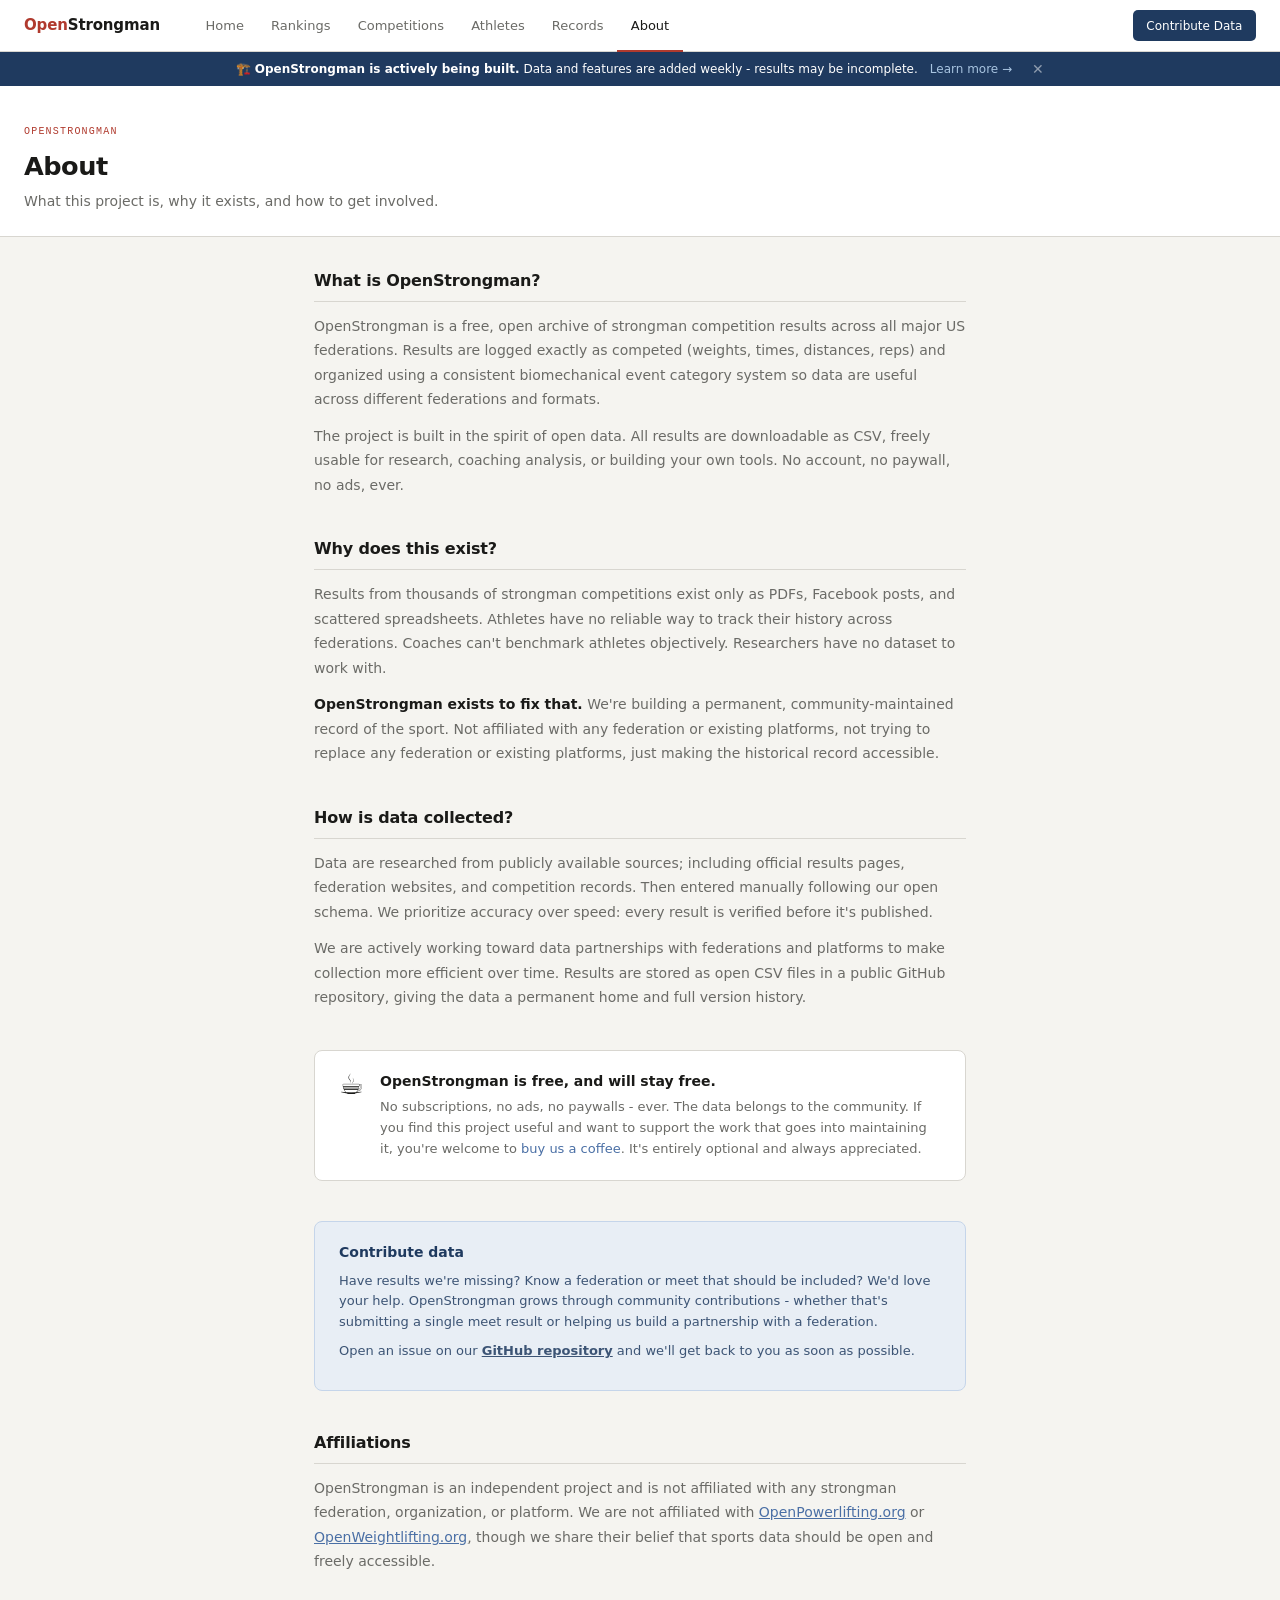
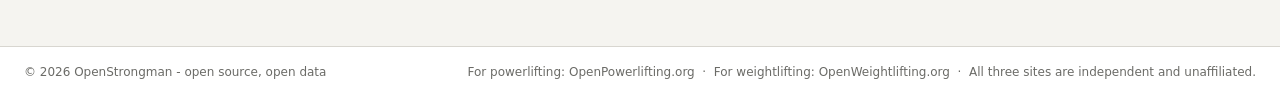
==== about.html @ 66d450e2 "Change 'Meets' link to 'Competitions' in about.html" ====
<!DOCTYPE html>
<html lang="en">
<head>
<meta charset="UTF-8">
<meta name="viewport" content="width=device-width, initial-scale=1.0">
<title>OpenStrongman - About</title>
<meta name="description" content="What OpenStrongman is, how we collect data, and how to contribute.">
<link rel="stylesheet" href="style.css">
<style>
  .about-body { max-width: 700px; margin: 0 auto; padding: 2rem 1.5rem; }

  .about-section { margin-bottom: 2.5rem; }

  .about-section h2 {
    font-size: 1rem;
    font-weight: 700;
    letter-spacing: -0.01em;
    margin-bottom: 0.75rem;
    color: var(--text);
    padding-bottom: 0.5rem;
    border-bottom: 1px solid var(--border);
  }

  .about-section p {
    font-size: 14px;
    color: var(--muted);
    line-height: 1.75;
    margin-bottom: 0.75rem;
  }

  .about-section p strong { color: var(--text); }
  .about-section a { color: var(--accent-mid); }

  .coffee-box {
    background: var(--surface);
    border: 1px solid var(--border);
    border-radius: 8px;
    padding: 1.25rem 1.5rem;
    display: flex;
    align-items: flex-start;
    gap: 1rem;
    margin-bottom: 2.5rem;
  }

  .coffee-icon { font-size: 1.75rem; flex-shrink: 0; line-height: 1; }

  .coffee-text h3 {
    font-size: 14px;
    font-weight: 600;
    color: var(--text);
    margin-bottom: 0.35rem;
  }

  .coffee-text p { font-size: 13px; color: var(--muted); line-height: 1.6; margin: 0; }

  .coffee-text a {
    color: var(--accent-mid);
    font-weight: 500;
    text-decoration: none;
  }

  .coffee-text a:hover { text-decoration: underline; }

  .contribute-box {
    background: var(--accent-light);
    border: 1px solid #c5d5ea;
    border-radius: 8px;
    padding: 1.25rem 1.5rem;
    margin-bottom: 2.5rem;
  }

  .contribute-box h3 {
    font-size: 14px;
    font-weight: 600;
    color: var(--accent);
    margin-bottom: 0.5rem;
  }

  .contribute-box p { font-size: 13px; color: var(--accent); opacity: 0.85; line-height: 1.6; margin-bottom: 0.5rem; }
  .contribute-box a { color: var(--accent); font-weight: 600; }

  @media (max-width: 580px) {
    .about-body { padding: 1.5rem 1rem; }
    .coffee-box { flex-direction: column; gap: 0.75rem; }
  }
</style>
</head>
<body>

<nav class="site-nav">
  <a class="wordmark" href="index.html"><span>Open</span>Strongman</a>
  <ul class="nav-links">
    <li><a href="index.html">Home</a></li>
    <li><a href="rankings.html">Rankings</a></li>
    <li><a href="meets.html">Competitions</a></li>
    <li><a href="athletes.html">Athletes</a></li>
    <li><a href="records.html">Records</a></li>
    <li><a href="about.html" class="active">About</a></li>
  </ul>
  <div class="nav-right">
    <a class="btn-contribute" href="#contribute">Contribute Data</a>
  </div>
</nav>

  <!-- BETA BANNER -->
  <div id="beta-banner" style="background:#1f3a5f;color:#fff;font-size:12px;text-align:center;padding:0.5rem 1rem;display:flex;align-items:center;justify-content:center;gap:0.75rem;flex-shrink:0;">
    <span>🏗️ <strong>OpenStrongman is actively being built.</strong> Data and features are added weekly - results may be incomplete.</span>
    <a href="about.html" style="color:#a8c4e0;text-decoration:none;white-space:nowrap;">Learn more →</a>
    <button onclick="document.getElementById('beta-banner').style.display='none'" style="background:none;border:none;color:rgba(255,255,255,0.5);cursor:pointer;font-size:14px;line-height:1;padding:0 0 0 0.5rem;">✕</button>
  </div>

<main>
  <div class="page-header">
    <p class="eyebrow">OpenStrongman</p>
    <h1>About</h1>
    <p>What this project is, why it exists, and how to get involved.</p>
  </div>

  <div class="about-body">

    <div class="about-section">
      <h2>What is OpenStrongman?</h2>
      <p>
        OpenStrongman is a free, open archive of strongman competition results across all major US federations. Results are logged exactly as competed (weights, times, distances, reps) and organized using a consistent biomechanical event category system so data are useful across different federations and formats.
      </p>
      <p>
        The project is built in the spirit of open data. All results are downloadable as CSV, freely usable for research, coaching analysis, or building your own tools. No account, no paywall, no ads, ever.
      </p>
    </div>

    <div class="about-section">
      <h2>Why does this exist?</h2>
      <p>
        Results from thousands of strongman competitions exist only as PDFs, Facebook posts, and scattered spreadsheets. Athletes have no reliable way to track their history across federations. Coaches can't benchmark athletes objectively. Researchers have no dataset to work with.
      </p>
      <p>
        <strong>OpenStrongman exists to fix that.</strong> We're building a permanent, community-maintained record of the sport. Not affiliated with any federation or existing platforms, not trying to replace any federation or existing platforms, just making the historical record accessible.
      </p>
    </div>

    <div class="about-section">
      <h2>How is data collected?</h2>
      <p>
        Data are researched from publicly available sources; including official results pages, federation websites, and competition records. Then entered manually following our open schema. We prioritize accuracy over speed: every result is verified before it's published.
      </p>
      <p>
        We are actively working toward data partnerships with federations and platforms to make collection more efficient over time. Results are stored as open CSV files in a public GitHub repository, giving the data a permanent home and full version history.
      </p>
    </div>

    <div class="coffee-box">
      <div class="coffee-icon">☕</div>
      <div class="coffee-text">
        <h3>OpenStrongman is free, and will stay free.</h3>
        <p>
          No subscriptions, no ads, no paywalls - ever. The data belongs to the community. If you find this project useful and want to support the work that goes into maintaining it, you're welcome to <a href="https://buymeacoffee.com/openstrongman" target="_blank" rel="noopener">buy us a coffee</a>. It's entirely optional and always appreciated.
        </p>
      </div>
    </div>

    <div class="contribute-box" id="contribute">
      <h3>Contribute data</h3>
      <p>
        Have results we're missing? Know a federation or meet that should be included? We'd love your help. OpenStrongman grows through community contributions - whether that's submitting a single meet result or helping us build a partnership with a federation.
      </p>
      <p>
        Open an issue on our <a href="https://github.com/campoheidi-oss/openstrongman.org" target="_blank" rel="noopener">GitHub repository</a> and we'll get back to you as soon as possible.
      </p>
    </div>

    <div class="about-section">
      <h2>Affiliations</h2>
      <p>
        OpenStrongman is an independent project and is not affiliated with any strongman federation, organization, or platform. We are not affiliated with <a href="https://www.openpowerlifting.org" target="_blank" rel="noopener">OpenPowerlifting.org</a> or <a href="https://www.openweightlifting.org" target="_blank" rel="noopener">OpenWeightlifting.org</a>, though we share their belief that sports data should be open and freely accessible.
      </p>
    </div>

  </div>
</main>

<footer class="site-footer">
  <span>&copy; 2026 OpenStrongman - open source, open data</span>
  <span>For powerlifting: <a href="https://www.openpowerlifting.org" target="_blank" rel="noopener">OpenPowerlifting.org</a> &nbsp;&middot;&nbsp; For weightlifting: <a href="https://www.openweightlifting.org" target="_blank" rel="noopener">OpenWeightlifting.org</a> &nbsp;&middot;&nbsp; All three sites are independent and unaffiliated.</span>
</footer>

</body>
</html>
---- style.css ----
*, *::before, *::after { box-sizing: border-box; margin: 0; padding: 0; }

:root {
  --bg: #f5f4f0;
  --surface: #ffffff;
  --surface-2: #f0eeea;
  --text: #1a1a18;
  --muted: #6b6b67;
  --faint: #9b9b97;
  --accent: #1f3a5f;
  --accent-light: #e8eef5;
  --accent-mid: #4a6fa5;
  --border: #d8d6d0;
  --red: #b03a2e;
  --red-light: #f7ecea;
  --green: #1a6b3c;
  --green-light: #e6f4ec;
  --mono: 'Courier New', Courier, monospace;
  --sans: -apple-system, BlinkMacSystemFont, 'Segoe UI', system-ui, sans-serif;
  --nav-h: 52px;
}

body {
  font-family: var(--sans);
  background: var(--bg);
  color: var(--text);
  min-height: 100vh;
  display: flex;
  flex-direction: column;
  font-size: 15px;
  line-height: 1.5;
}

/* ── NAV ── */
nav.site-nav {
  border-bottom: 1px solid var(--border);
  height: var(--nav-h);
  background: var(--surface);
  display: flex;
  align-items: center;
  padding: 0 1.5rem;
  gap: 0;
  position: sticky;
  top: 0;
  z-index: 100;
}

.wordmark {
  font-size: 15px;
  font-weight: 700;
  letter-spacing: -0.01em;
  color: var(--text);
  text-decoration: none;
  margin-right: 2rem;
  white-space: nowrap;
}

.wordmark span { color: var(--red); }

.nav-links {
  display: flex;
  list-style: none;
  gap: 0;
  flex: 1;
}

.nav-links a {
  display: block;
  padding: 0 0.85rem;
  height: var(--nav-h);
  line-height: var(--nav-h);
  font-size: 13px;
  color: var(--muted);
  text-decoration: none;
  border-bottom: 2px solid transparent;
  transition: color 0.1s, border-color 0.1s;
}

.nav-links a:hover { color: var(--text); }
.nav-links a.active { color: var(--text); border-bottom-color: var(--red); font-weight: 500; }

.nav-right {
  margin-left: auto;
  display: flex;
  align-items: center;
  gap: 0.75rem;
}

.btn-contribute {
  background: var(--accent);
  color: #fff;
  font-size: 12px;
  font-weight: 500;
  padding: 0.4rem 0.85rem;
  border-radius: 5px;
  text-decoration: none;
  transition: background 0.15s;
  white-space: nowrap;
}

.btn-contribute:hover { background: #162d4a; }

/* ── PAGE SHELL ── */
main { flex: 1; }

.page-header {
  border-bottom: 1px solid var(--border);
  padding: 2rem 1.5rem 1.5rem;
  background: var(--surface);
}

.page-header .eyebrow {
  font-family: var(--mono);
  font-size: 10px;
  letter-spacing: 0.12em;
  text-transform: uppercase;
  color: var(--red);
  margin-bottom: 0.5rem;
}

.page-header h1 {
  font-size: 1.6rem;
  font-weight: 700;
  letter-spacing: -0.02em;
  color: var(--text);
}

.page-header p {
  font-size: 14px;
  color: var(--muted);
  margin-top: 0.35rem;
  max-width: 520px;
}

.content-wrap {
  max-width: 1100px;
  margin: 0 auto;
  padding: 2rem 1.5rem;
}

/* ── COMING SOON PLACEHOLDER ── */
.placeholder-body {
  display: flex;
  align-items: center;
  justify-content: center;
  padding: 5rem 2rem;
  text-align: center;
}

.placeholder-inner {
  max-width: 400px;
}

.placeholder-icon {
  font-size: 2.5rem;
  margin-bottom: 1rem;
  opacity: 0.3;
}

.placeholder-inner h2 {
  font-size: 1.1rem;
  font-weight: 600;
  color: var(--text);
  margin-bottom: 0.5rem;
}

.placeholder-inner p {
  font-size: 14px;
  color: var(--muted);
  line-height: 1.6;
}

/* ── FOOTER ── */
footer.site-footer {
  border-top: 1px solid var(--border);
  padding: 1rem 1.5rem;
  font-size: 12px;
  color: var(--muted);
  display: flex;
  justify-content: space-between;
  align-items: center;
  background: var(--surface);
  gap: 1rem;
  flex-wrap: wrap;
}

footer.site-footer a { color: var(--muted); text-decoration: none; }
footer.site-footer a:hover { color: var(--text); }

/* ── TABLE BASE ── */
.data-table-wrap { overflow-x: auto; }

table.data-table {
  width: 100%;
  border-collapse: collapse;
  font-size: 13px;
}

table.data-table th {
  text-align: left;
  font-size: 11px;
  font-family: var(--mono);
  letter-spacing: 0.06em;
  text-transform: uppercase;
  color: var(--muted);
  padding: 0.6rem 0.75rem;
  border-bottom: 1px solid var(--border);
  background: var(--surface);
  white-space: nowrap;
}

table.data-table td {
  padding: 0.6rem 0.75rem;
  border-bottom: 1px solid var(--border);
  vertical-align: middle;
}

table.data-table tbody tr:hover { background: var(--surface-2); }

table.data-table td a { color: var(--accent-mid); text-decoration: none; font-weight: 500; }
table.data-table td a:hover { text-decoration: underline; }

/* ── TAGS ── */
.tag {
  display: inline-block;
  font-size: 11px;
  font-weight: 500;
  padding: 2px 7px;
  border-radius: 4px;
  background: var(--accent-light);
  color: var(--accent);
  letter-spacing: 0.02em;
}

.tag.red { background: var(--red-light); color: var(--red); }

/* ── FILTER BAR ── */
.filter-bar {
  display: flex;
  gap: 0.5rem;
  flex-wrap: wrap;
  padding: 0.85rem 1.5rem;
  border-bottom: 1px solid var(--border);
  background: var(--surface);
}

.filter-bar select,
.filter-bar input {
  font-size: 13px;
  font-family: var(--sans);
  padding: 0.4rem 0.6rem;
  border: 1px solid var(--border);
  border-radius: 5px;
  background: var(--bg);
  color: var(--text);
  outline: none;
  transition: border-color 0.15s;
}

.filter-bar select:focus,
.filter-bar input:focus { border-color: var(--accent); }

/* ── CARDS ── */
.card {
  background: var(--surface);
  border: 1px solid var(--border);
  border-radius: 8px;
  padding: 1.25rem;
}

.card-label {
  font-family: var(--mono);
  font-size: 10px;
  letter-spacing: 0.1em;
  text-transform: uppercase;
  color: var(--red);
  margin-bottom: 0.4rem;
}

/* ── RESPONSIVE ── */
@media (max-width: 640px) {
  nav.site-nav { padding: 0 1rem; overflow-x: auto; }
  .nav-links a { padding: 0 0.6rem; font-size: 12px; }
  .content-wrap { padding: 1.5rem 1rem; }
  .page-header { padding: 1.5rem 1rem 1rem; }
  footer.site-footer { flex-direction: column; align-items: flex-start; }
}
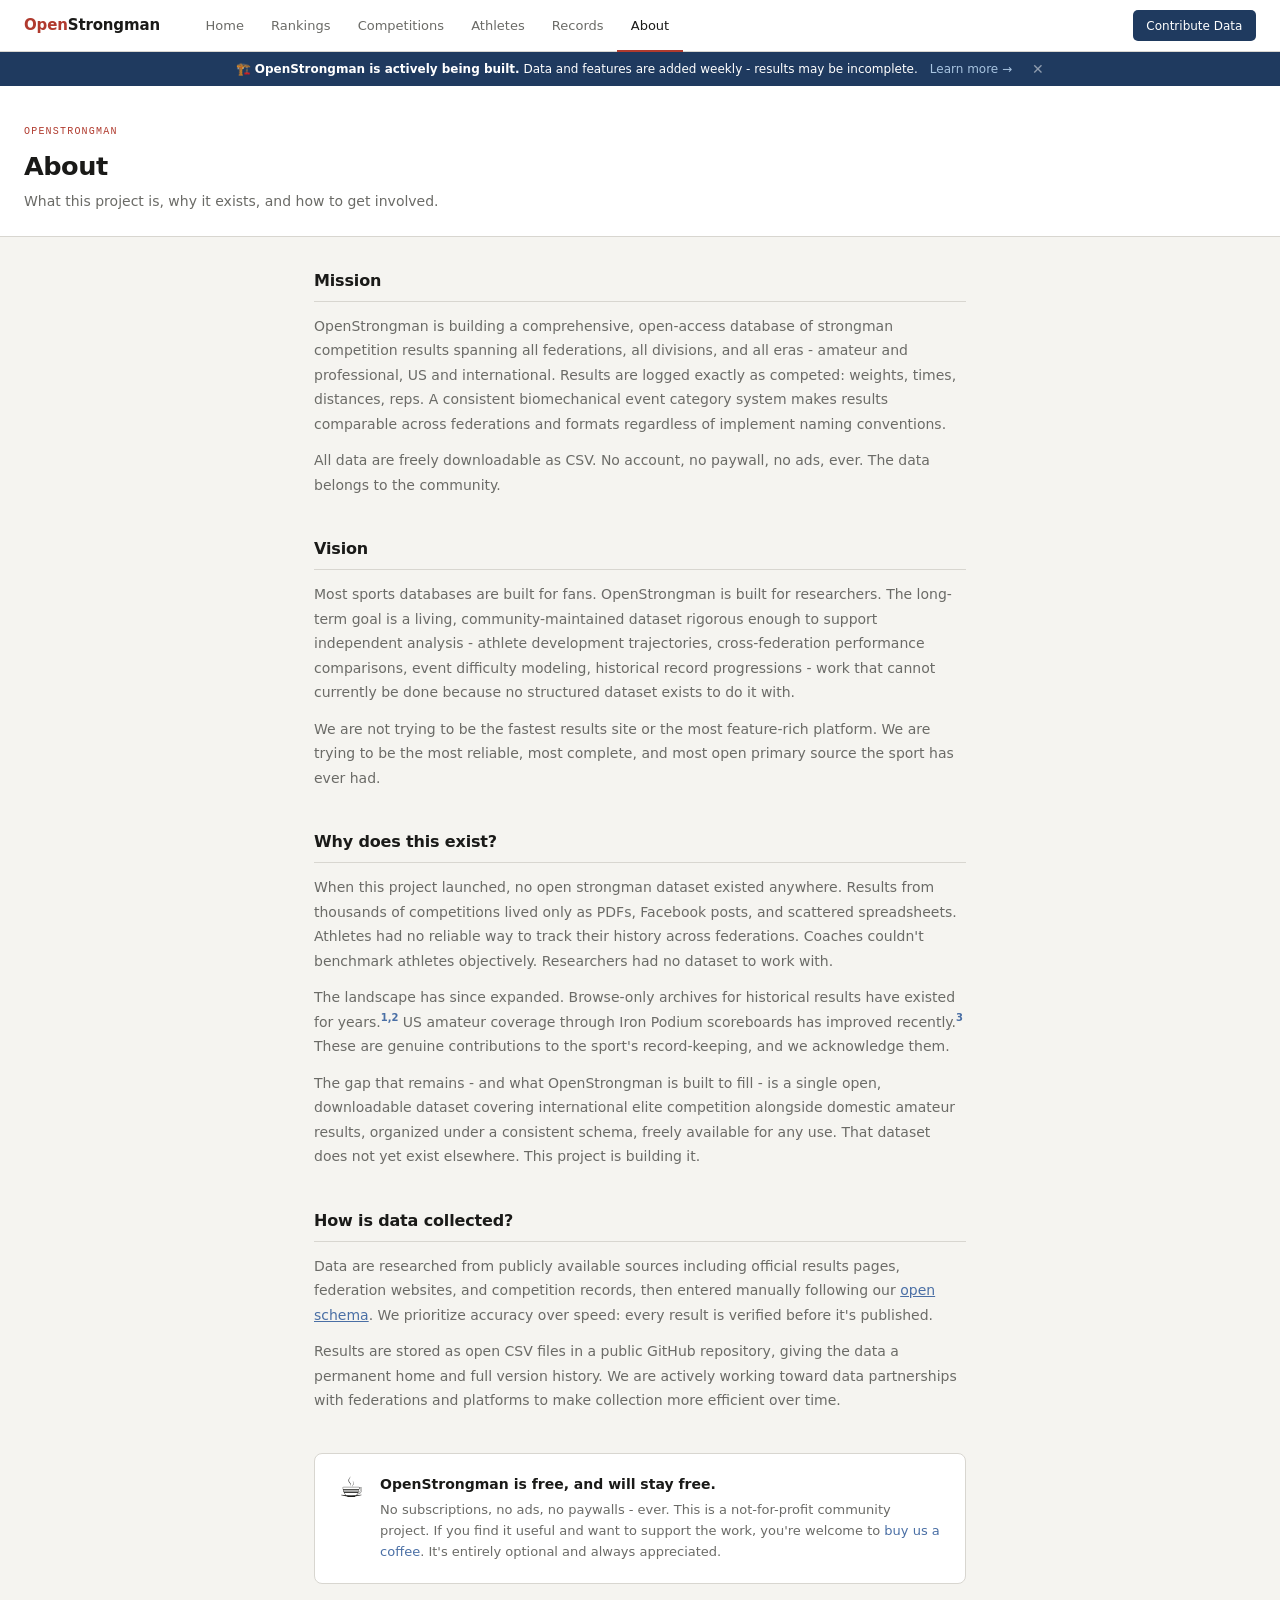
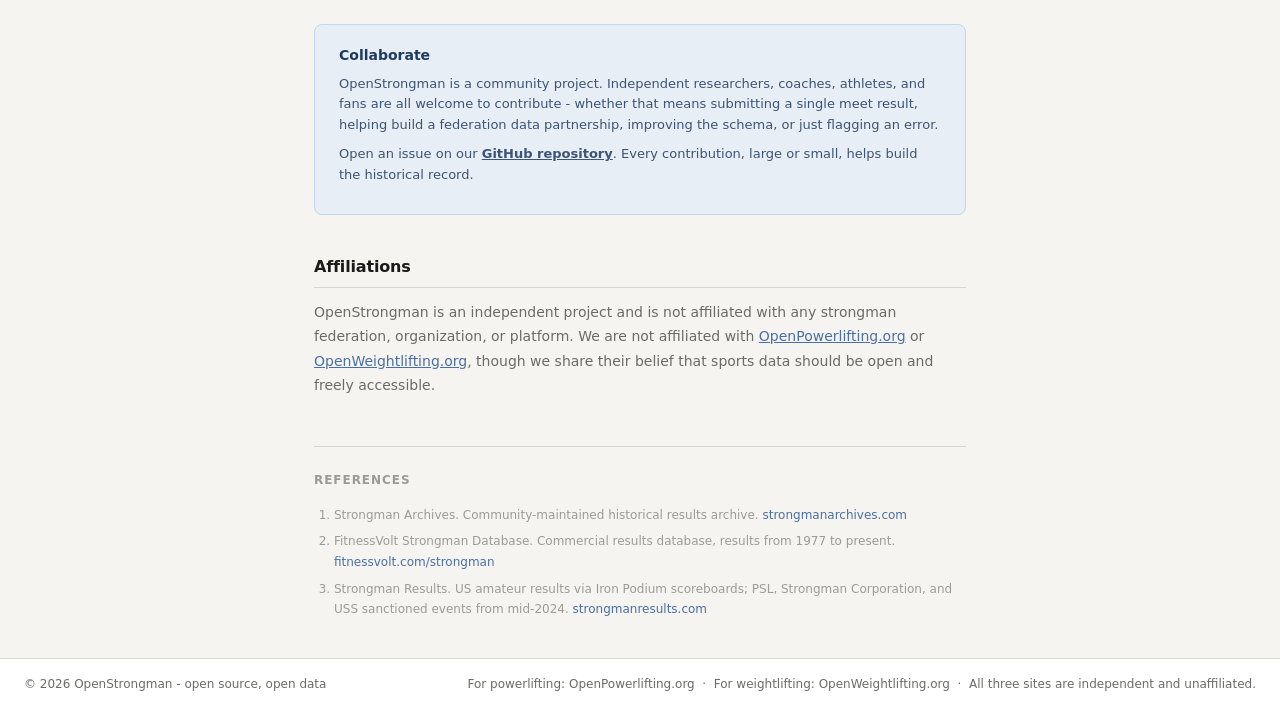
==== commit 1056fa35: "Enhance about.html with references section Added a references section with external links to strongm" ====
--- a/about.html
+++ b/about.html
@@ -30,6 +30,48 @@
 
   .about-section p strong { color: var(--text); }
   .about-section a { color: var(--accent-mid); }
+
+  .references-section {
+    margin-top: 3rem;
+    padding-top: 1.5rem;
+    border-top: 1px solid var(--border);
+  }
+
+  .references-section h2 {
+    font-size: 0.75rem;
+    font-weight: 700;
+    letter-spacing: 0.08em;
+    text-transform: uppercase;
+    color: var(--faint);
+    margin-bottom: 1rem;
+  }
+
+  .references-section ol {
+    padding-left: 1.25rem;
+    margin: 0;
+  }
+
+  .references-section li {
+    font-size: 12px;
+    color: var(--faint);
+    line-height: 1.7;
+    margin-bottom: 0.4rem;
+  }
+
+  .references-section a {
+    color: var(--accent-mid);
+    text-decoration: none;
+  }
+
+  .references-section a:hover { text-decoration: underline; }
+
+  sup {
+    font-size: 10px;
+    color: var(--accent-mid);
+    font-weight: 600;
+    vertical-align: super;
+    line-height: 0;
+  }
 
   .coffee-box {
     background: var(--surface);
@@ -119,32 +161,45 @@
   <div class="about-body">
 
     <div class="about-section">
-      <h2>What is OpenStrongman?</h2>
-      <p>
-        OpenStrongman is a free, open archive of strongman competition results across all major US federations. Results are logged exactly as competed (weights, times, distances, reps) and organized using a consistent biomechanical event category system so data are useful across different federations and formats.
-      </p>
-      <p>
-        The project is built in the spirit of open data. All results are downloadable as CSV, freely usable for research, coaching analysis, or building your own tools. No account, no paywall, no ads, ever.
+      <h2>Mission</h2>
+      <p>
+        OpenStrongman is building a comprehensive, open-access database of strongman competition results spanning all federations, all divisions, and all eras - amateur and professional, US and international. Results are logged exactly as competed: weights, times, distances, reps. A consistent biomechanical event category system makes results comparable across federations and formats regardless of implement naming conventions.
+      </p>
+      <p>
+        All data are freely downloadable as CSV. No account, no paywall, no ads, ever. The data belongs to the community.
+      </p>
+    </div>
+
+    <div class="about-section">
+      <h2>Vision</h2>
+      <p>
+        Most sports databases are built for fans. OpenStrongman is built for researchers. The long-term goal is a living, community-maintained dataset rigorous enough to support independent analysis - athlete development trajectories, cross-federation performance comparisons, event difficulty modeling, historical record progressions - work that cannot currently be done because no structured dataset exists to do it with.
+      </p>
+      <p>
+        We are not trying to be the fastest results site or the most feature-rich platform. We are trying to be the most reliable, most complete, and most open primary source the sport has ever had.
       </p>
     </div>
 
     <div class="about-section">
       <h2>Why does this exist?</h2>
       <p>
-        Results from thousands of strongman competitions exist only as PDFs, Facebook posts, and scattered spreadsheets. Athletes have no reliable way to track their history across federations. Coaches can't benchmark athletes objectively. Researchers have no dataset to work with.
-      </p>
-      <p>
-        <strong>OpenStrongman exists to fix that.</strong> We're building a permanent, community-maintained record of the sport. Not affiliated with any federation or existing platforms, not trying to replace any federation or existing platforms, just making the historical record accessible.
+        When this project launched, no open strongman dataset existed anywhere. Results from thousands of competitions lived only as PDFs, Facebook posts, and scattered spreadsheets. Athletes had no reliable way to track their history across federations. Coaches couldn't benchmark athletes objectively. Researchers had no dataset to work with.
+      </p>
+      <p>
+        The landscape has since expanded. Browse-only archives for historical results have existed for years.<sup>1,2</sup> US amateur coverage through Iron Podium scoreboards has improved recently.<sup>3</sup> These are genuine contributions to the sport's record-keeping, and we acknowledge them.
+      </p>
+      <p>
+        The gap that remains - and what OpenStrongman is built to fill - is a single open, downloadable dataset covering international elite competition alongside domestic amateur results, organized under a consistent schema, freely available for any use. That dataset does not yet exist elsewhere. This project is building it.
       </p>
     </div>
 
     <div class="about-section">
       <h2>How is data collected?</h2>
       <p>
-        Data are researched from publicly available sources; including official results pages, federation websites, and competition records. Then entered manually following our open schema. We prioritize accuracy over speed: every result is verified before it's published.
-      </p>
-      <p>
-        We are actively working toward data partnerships with federations and platforms to make collection more efficient over time. Results are stored as open CSV files in a public GitHub repository, giving the data a permanent home and full version history.
+        Data are researched from publicly available sources including official results pages, federation websites, and competition records, then entered manually following our <a href="https://github.com/campoheidi-oss/openstrongman.org" target="_blank" rel="noopener">open schema</a>. We prioritize accuracy over speed: every result is verified before it's published.
+      </p>
+      <p>
+        Results are stored as open CSV files in a public GitHub repository, giving the data a permanent home and full version history. We are actively working toward data partnerships with federations and platforms to make collection more efficient over time.
       </p>
     </div>
 
@@ -153,18 +208,18 @@
       <div class="coffee-text">
         <h3>OpenStrongman is free, and will stay free.</h3>
         <p>
-          No subscriptions, no ads, no paywalls - ever. The data belongs to the community. If you find this project useful and want to support the work that goes into maintaining it, you're welcome to <a href="https://buymeacoffee.com/openstrongman" target="_blank" rel="noopener">buy us a coffee</a>. It's entirely optional and always appreciated.
+          No subscriptions, no ads, no paywalls - ever. This is a not-for-profit community project. If you find it useful and want to support the work, you're welcome to <a href="https://buymeacoffee.com/openstrongman" target="_blank" rel="noopener">buy us a coffee</a>. It's entirely optional and always appreciated.
         </p>
       </div>
     </div>
 
     <div class="contribute-box" id="contribute">
-      <h3>Contribute data</h3>
-      <p>
-        Have results we're missing? Know a federation or meet that should be included? We'd love your help. OpenStrongman grows through community contributions - whether that's submitting a single meet result or helping us build a partnership with a federation.
-      </p>
-      <p>
-        Open an issue on our <a href="https://github.com/campoheidi-oss/openstrongman.org" target="_blank" rel="noopener">GitHub repository</a> and we'll get back to you as soon as possible.
+      <h3>Collaborate</h3>
+      <p>
+        OpenStrongman is a community project. Independent researchers, coaches, athletes, and fans are all welcome to contribute - whether that means submitting a single meet result, helping build a federation data partnership, improving the schema, or just flagging an error.
+      </p>
+      <p>
+        Open an issue on our <a href="https://github.com/campoheidi-oss/openstrongman.org" target="_blank" rel="noopener">GitHub repository</a>. Every contribution, large or small, helps build the historical record.
       </p>
     </div>
 
@@ -173,6 +228,15 @@
       <p>
         OpenStrongman is an independent project and is not affiliated with any strongman federation, organization, or platform. We are not affiliated with <a href="https://www.openpowerlifting.org" target="_blank" rel="noopener">OpenPowerlifting.org</a> or <a href="https://www.openweightlifting.org" target="_blank" rel="noopener">OpenWeightlifting.org</a>, though we share their belief that sports data should be open and freely accessible.
       </p>
+    </div>
+
+    <div class="references-section">
+      <h2>References</h2>
+      <ol>
+        <li>Strongman Archives. Community-maintained historical results archive. <a href="https://strongmanarchives.com" target="_blank" rel="noopener">strongmanarchives.com</a></li>
+        <li>FitnessVolt Strongman Database. Commercial results database, results from 1977 to present. <a href="https://fitnessvolt.com/strongman/" target="_blank" rel="noopener">fitnessvolt.com/strongman</a></li>
+        <li>Strongman Results. US amateur results via Iron Podium scoreboards; PSL, Strongman Corporation, and USS sanctioned events from mid-2024. <a href="https://strongmanresults.com" target="_blank" rel="noopener">strongmanresults.com</a></li>
+      </ol>
     </div>
 
   </div>
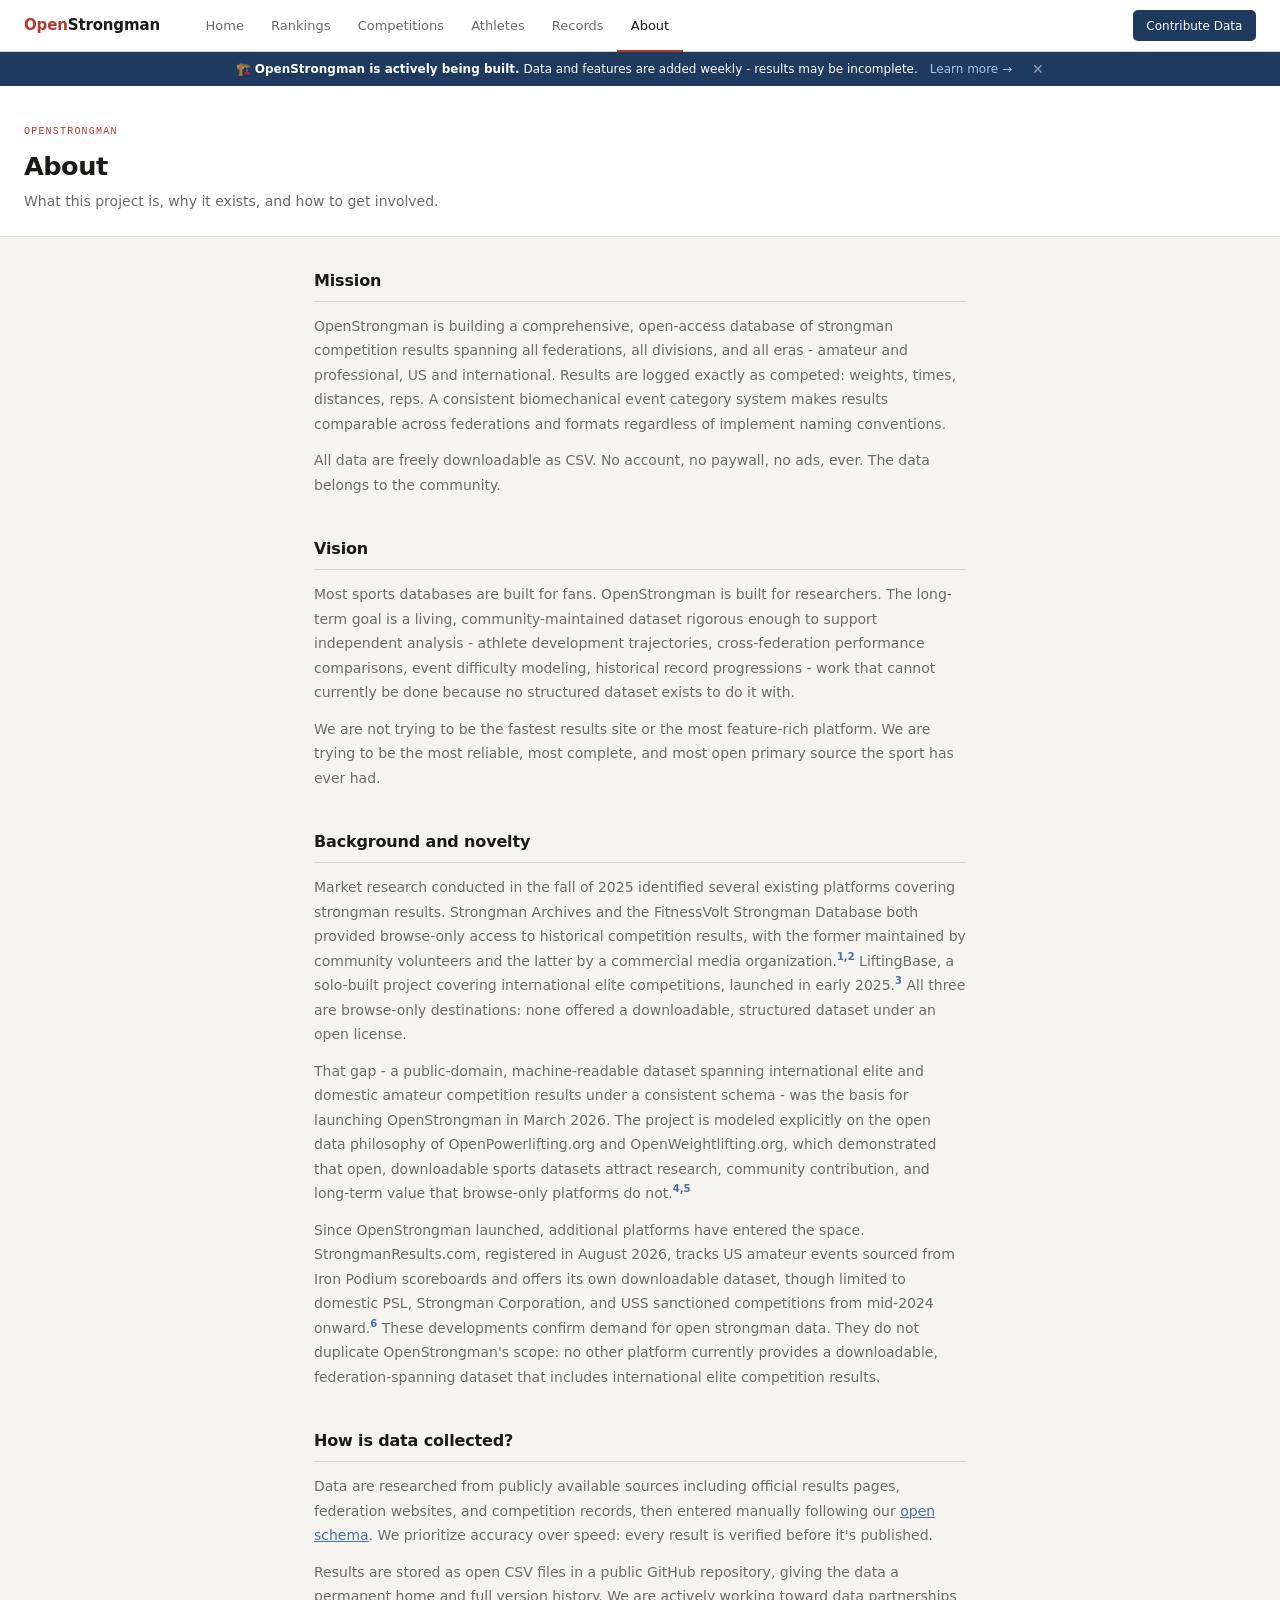
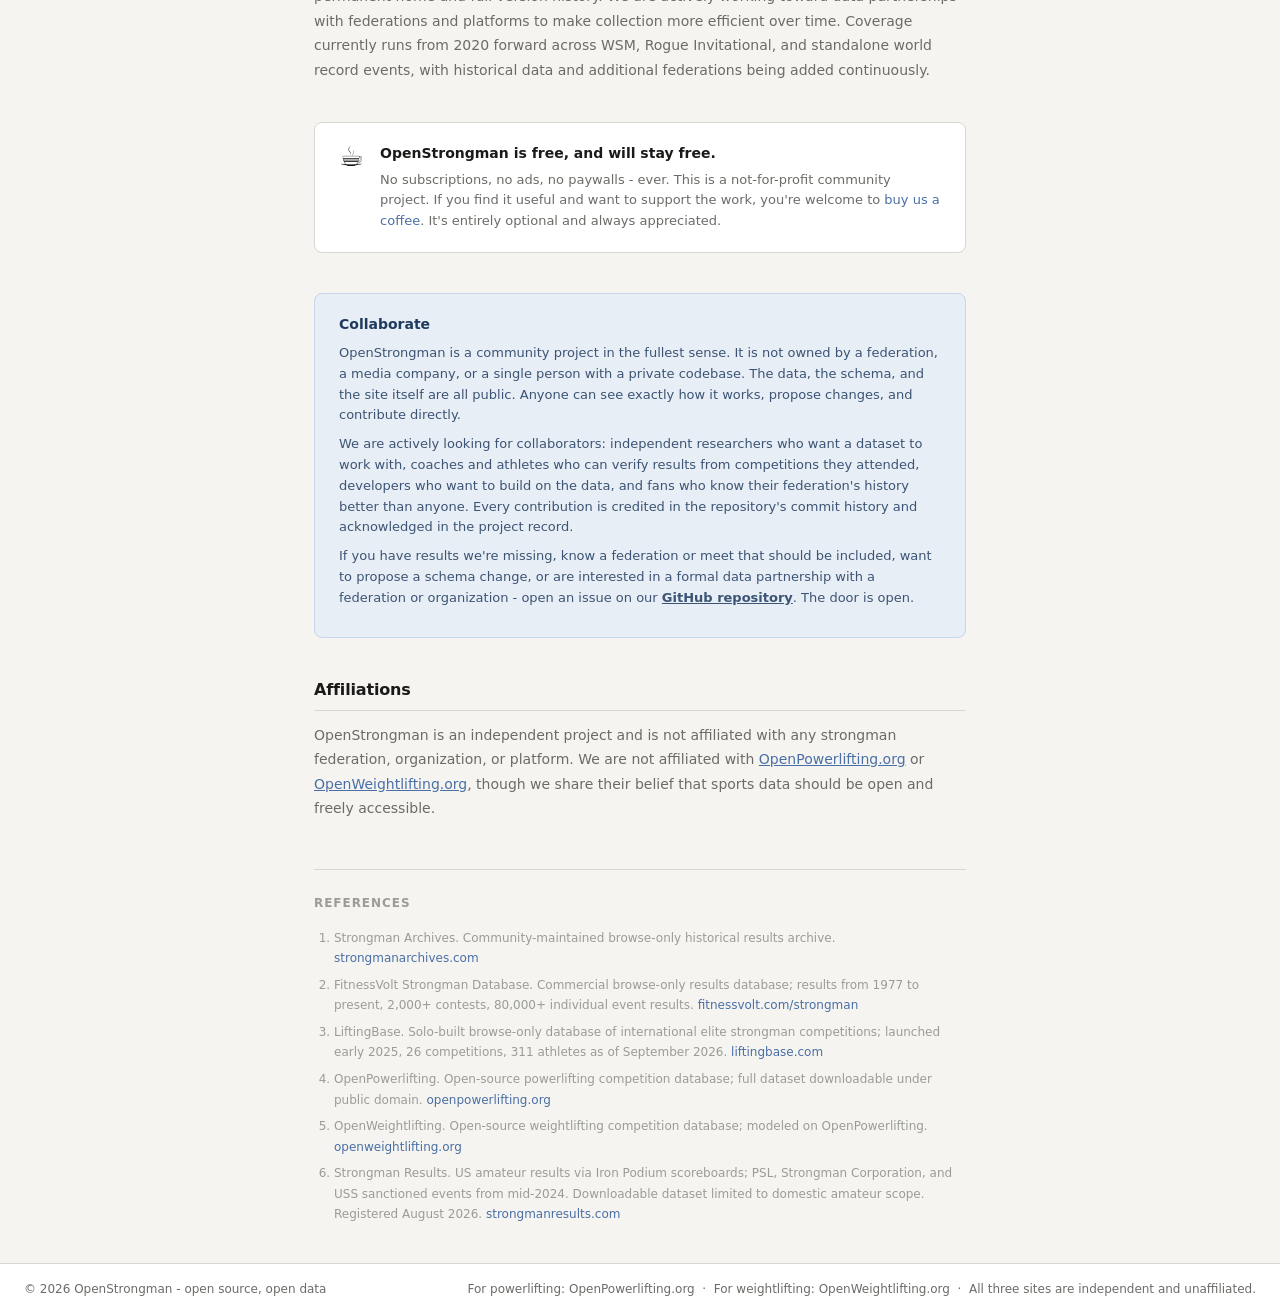
==== commit aa8a91d5: "Revise 'About' section with updated project details Updated the content in the 'About' section to pr" ====
--- a/about.html
+++ b/about.html
@@ -181,15 +181,15 @@
     </div>
 
     <div class="about-section">
-      <h2>Why does this exist?</h2>
-      <p>
-        When this project launched, no open strongman dataset existed anywhere. Results from thousands of competitions lived only as PDFs, Facebook posts, and scattered spreadsheets. Athletes had no reliable way to track their history across federations. Coaches couldn't benchmark athletes objectively. Researchers had no dataset to work with.
-      </p>
-      <p>
-        The landscape has since expanded. Browse-only archives for historical results have existed for years.<sup>1,2</sup> US amateur coverage through Iron Podium scoreboards has improved recently.<sup>3</sup> These are genuine contributions to the sport's record-keeping, and we acknowledge them.
-      </p>
-      <p>
-        The gap that remains - and what OpenStrongman is built to fill - is a single open, downloadable dataset covering international elite competition alongside domestic amateur results, organized under a consistent schema, freely available for any use. That dataset does not yet exist elsewhere. This project is building it.
+      <h2>Background and novelty</h2>
+      <p>
+        Market research conducted in the fall of 2025 identified several existing platforms covering strongman results. Strongman Archives and the FitnessVolt Strongman Database both provided browse-only access to historical competition results, with the former maintained by community volunteers and the latter by a commercial media organization.<sup>1,2</sup> LiftingBase, a solo-built project covering international elite competitions, launched in early 2025.<sup>3</sup> All three are browse-only destinations: none offered a downloadable, structured dataset under an open license.
+      </p>
+      <p>
+        That gap - a public-domain, machine-readable dataset spanning international elite and domestic amateur competition results under a consistent schema - was the basis for launching OpenStrongman in March 2026. The project is modeled explicitly on the open data philosophy of OpenPowerlifting.org and OpenWeightlifting.org, which demonstrated that open, downloadable sports datasets attract research, community contribution, and long-term value that browse-only platforms do not.<sup>4,5</sup>
+      </p>
+      <p>
+        Since OpenStrongman launched, additional platforms have entered the space. StrongmanResults.com, registered in August 2026, tracks US amateur events sourced from Iron Podium scoreboards and offers its own downloadable dataset, though limited to domestic PSL, Strongman Corporation, and USS sanctioned competitions from mid-2024 onward.<sup>6</sup> These developments confirm demand for open strongman data. They do not duplicate OpenStrongman's scope: no other platform currently provides a downloadable, federation-spanning dataset that includes international elite competition results.
       </p>
     </div>
 
@@ -199,7 +199,7 @@
         Data are researched from publicly available sources including official results pages, federation websites, and competition records, then entered manually following our <a href="https://github.com/campoheidi-oss/openstrongman.org" target="_blank" rel="noopener">open schema</a>. We prioritize accuracy over speed: every result is verified before it's published.
       </p>
       <p>
-        Results are stored as open CSV files in a public GitHub repository, giving the data a permanent home and full version history. We are actively working toward data partnerships with federations and platforms to make collection more efficient over time.
+        Results are stored as open CSV files in a public GitHub repository, giving the data a permanent home and full version history. We are actively working toward data partnerships with federations and platforms to make collection more efficient over time. Coverage currently runs from 2020 forward across WSM, Rogue Invitational, and standalone world record events, with historical data and additional federations being added continuously.
       </p>
     </div>
 
@@ -216,10 +216,13 @@
     <div class="contribute-box" id="contribute">
       <h3>Collaborate</h3>
       <p>
-        OpenStrongman is a community project. Independent researchers, coaches, athletes, and fans are all welcome to contribute - whether that means submitting a single meet result, helping build a federation data partnership, improving the schema, or just flagging an error.
-      </p>
-      <p>
-        Open an issue on our <a href="https://github.com/campoheidi-oss/openstrongman.org" target="_blank" rel="noopener">GitHub repository</a>. Every contribution, large or small, helps build the historical record.
+        OpenStrongman is a community project in the fullest sense. It is not owned by a federation, a media company, or a single person with a private codebase. The data, the schema, and the site itself are all public. Anyone can see exactly how it works, propose changes, and contribute directly.
+      </p>
+      <p>
+        We are actively looking for collaborators: independent researchers who want a dataset to work with, coaches and athletes who can verify results from competitions they attended, developers who want to build on the data, and fans who know their federation's history better than anyone. Every contribution is credited in the repository's commit history and acknowledged in the project record.
+      </p>
+      <p>
+        If you have results we're missing, know a federation or meet that should be included, want to propose a schema change, or are interested in a formal data partnership with a federation or organization - open an issue on our <a href="https://github.com/campoheidi-oss/openstrongman.org" target="_blank" rel="noopener">GitHub repository</a>. The door is open.
       </p>
     </div>
 
@@ -233,9 +236,12 @@
     <div class="references-section">
       <h2>References</h2>
       <ol>
-        <li>Strongman Archives. Community-maintained historical results archive. <a href="https://strongmanarchives.com" target="_blank" rel="noopener">strongmanarchives.com</a></li>
-        <li>FitnessVolt Strongman Database. Commercial results database, results from 1977 to present. <a href="https://fitnessvolt.com/strongman/" target="_blank" rel="noopener">fitnessvolt.com/strongman</a></li>
-        <li>Strongman Results. US amateur results via Iron Podium scoreboards; PSL, Strongman Corporation, and USS sanctioned events from mid-2024. <a href="https://strongmanresults.com" target="_blank" rel="noopener">strongmanresults.com</a></li>
+        <li>Strongman Archives. Community-maintained browse-only historical results archive. <a href="https://strongmanarchives.com" target="_blank" rel="noopener">strongmanarchives.com</a></li>
+        <li>FitnessVolt Strongman Database. Commercial browse-only results database; results from 1977 to present, 2,000+ contests, 80,000+ individual event results. <a href="https://fitnessvolt.com/strongman/" target="_blank" rel="noopener">fitnessvolt.com/strongman</a></li>
+        <li>LiftingBase. Solo-built browse-only database of international elite strongman competitions; launched early 2025, 26 competitions, 311 athletes as of September 2026. <a href="https://www.liftingbase.com" target="_blank" rel="noopener">liftingbase.com</a></li>
+        <li>OpenPowerlifting. Open-source powerlifting competition database; full dataset downloadable under public domain. <a href="https://www.openpowerlifting.org" target="_blank" rel="noopener">openpowerlifting.org</a></li>
+        <li>OpenWeightlifting. Open-source weightlifting competition database; modeled on OpenPowerlifting. <a href="https://www.openweightlifting.org" target="_blank" rel="noopener">openweightlifting.org</a></li>
+        <li>Strongman Results. US amateur results via Iron Podium scoreboards; PSL, Strongman Corporation, and USS sanctioned events from mid-2024. Downloadable dataset limited to domestic amateur scope. Registered August 2026. <a href="https://strongmanresults.com" target="_blank" rel="noopener">strongmanresults.com</a></li>
       </ol>
     </div>
 
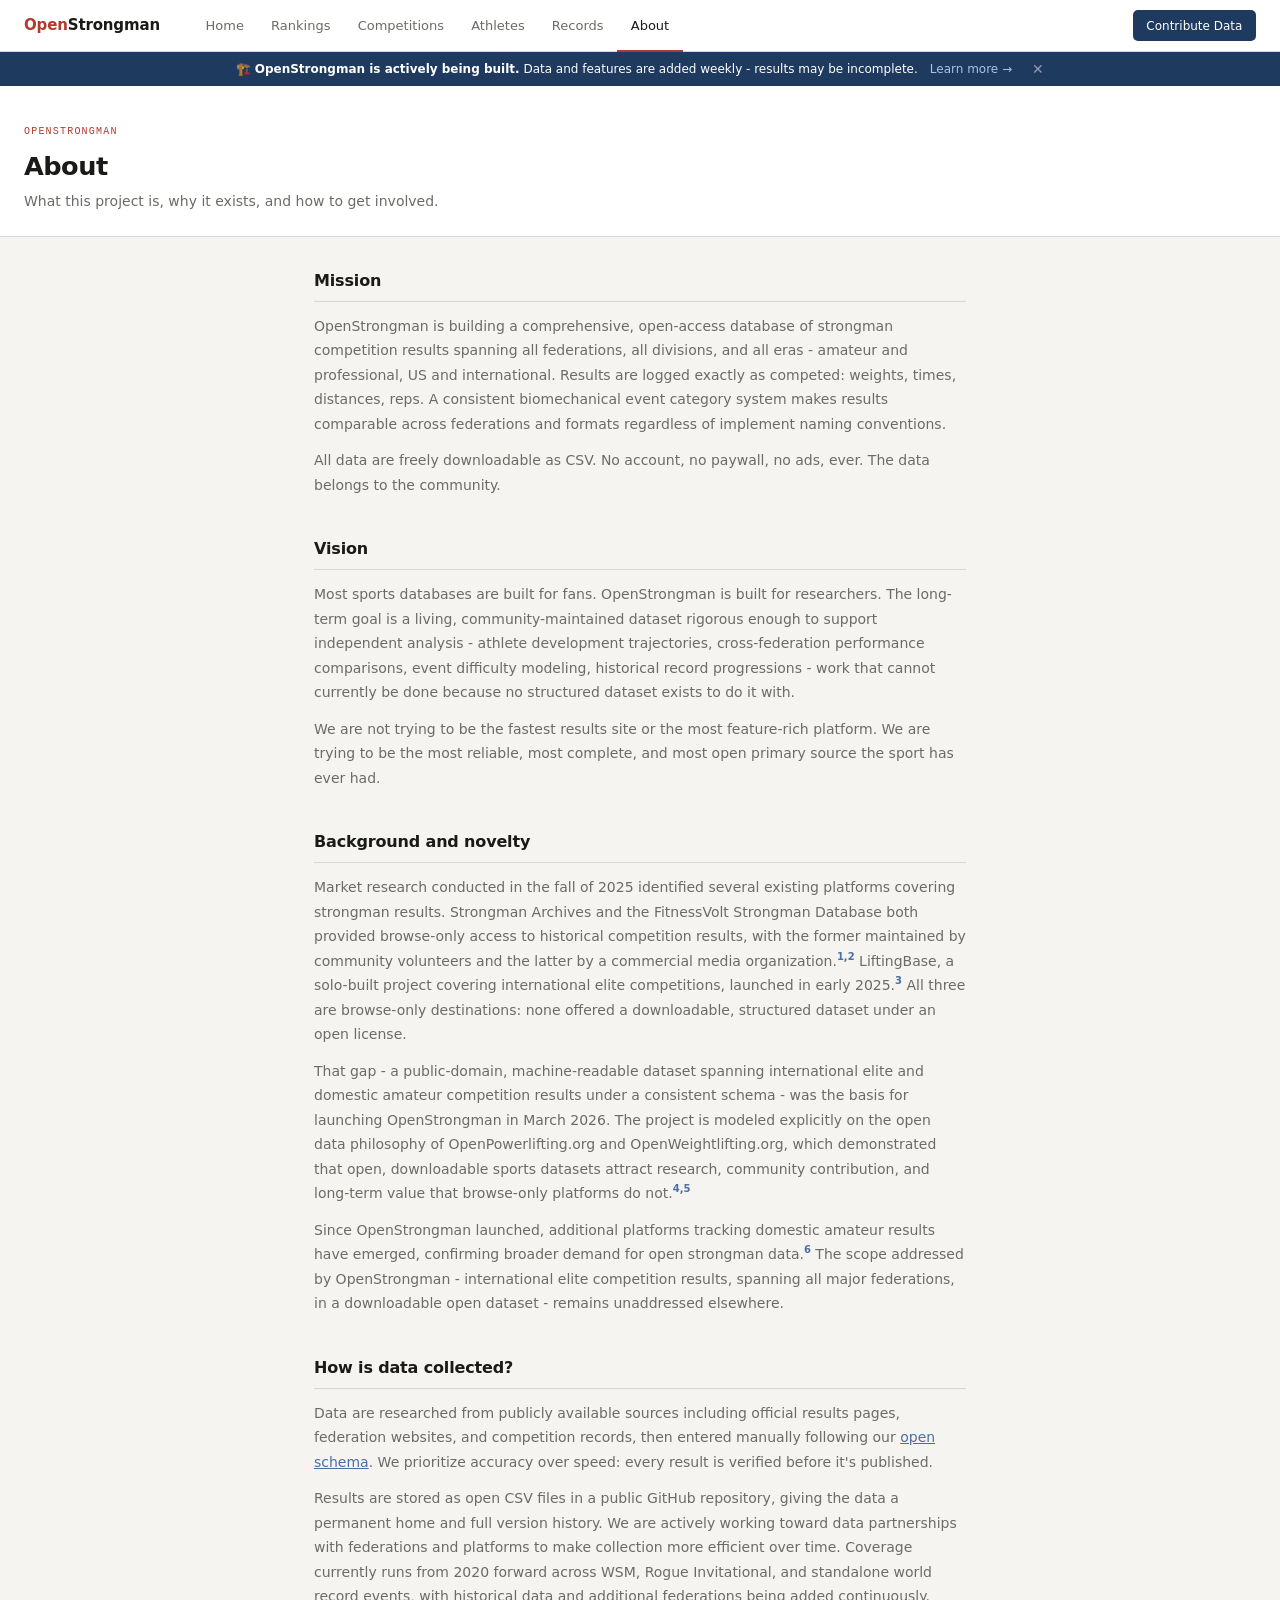
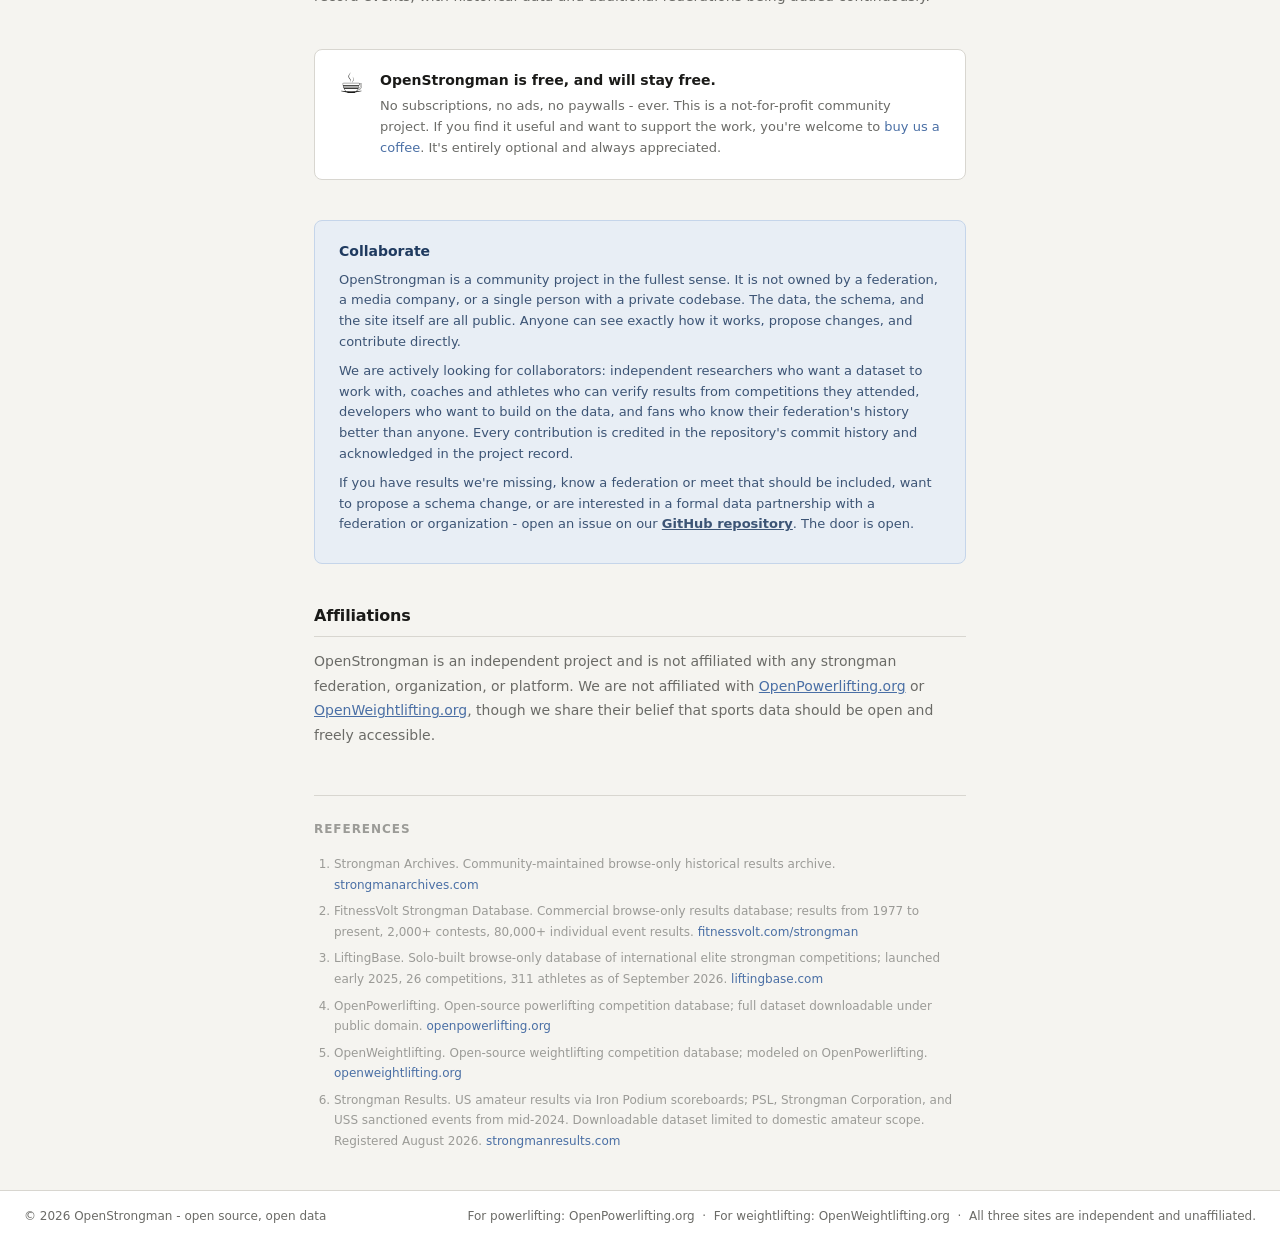
==== commit daaf5f92: "Clarify OpenStrongman's unique dataset scope Revised paragraph to clarify the unique scope of OpenSt" ====
--- a/about.html
+++ b/about.html
@@ -189,7 +189,7 @@
         That gap - a public-domain, machine-readable dataset spanning international elite and domestic amateur competition results under a consistent schema - was the basis for launching OpenStrongman in March 2026. The project is modeled explicitly on the open data philosophy of OpenPowerlifting.org and OpenWeightlifting.org, which demonstrated that open, downloadable sports datasets attract research, community contribution, and long-term value that browse-only platforms do not.<sup>4,5</sup>
       </p>
       <p>
-        Since OpenStrongman launched, additional platforms have entered the space. StrongmanResults.com, registered in August 2026, tracks US amateur events sourced from Iron Podium scoreboards and offers its own downloadable dataset, though limited to domestic PSL, Strongman Corporation, and USS sanctioned competitions from mid-2024 onward.<sup>6</sup> These developments confirm demand for open strongman data. They do not duplicate OpenStrongman's scope: no other platform currently provides a downloadable, federation-spanning dataset that includes international elite competition results.
+        Since OpenStrongman launched, additional platforms tracking domestic amateur results have emerged, confirming broader demand for open strongman data.<sup>6</sup> The scope addressed by OpenStrongman - international elite competition results, spanning all major federations, in a downloadable open dataset - remains unaddressed elsewhere.
       </p>
     </div>
 
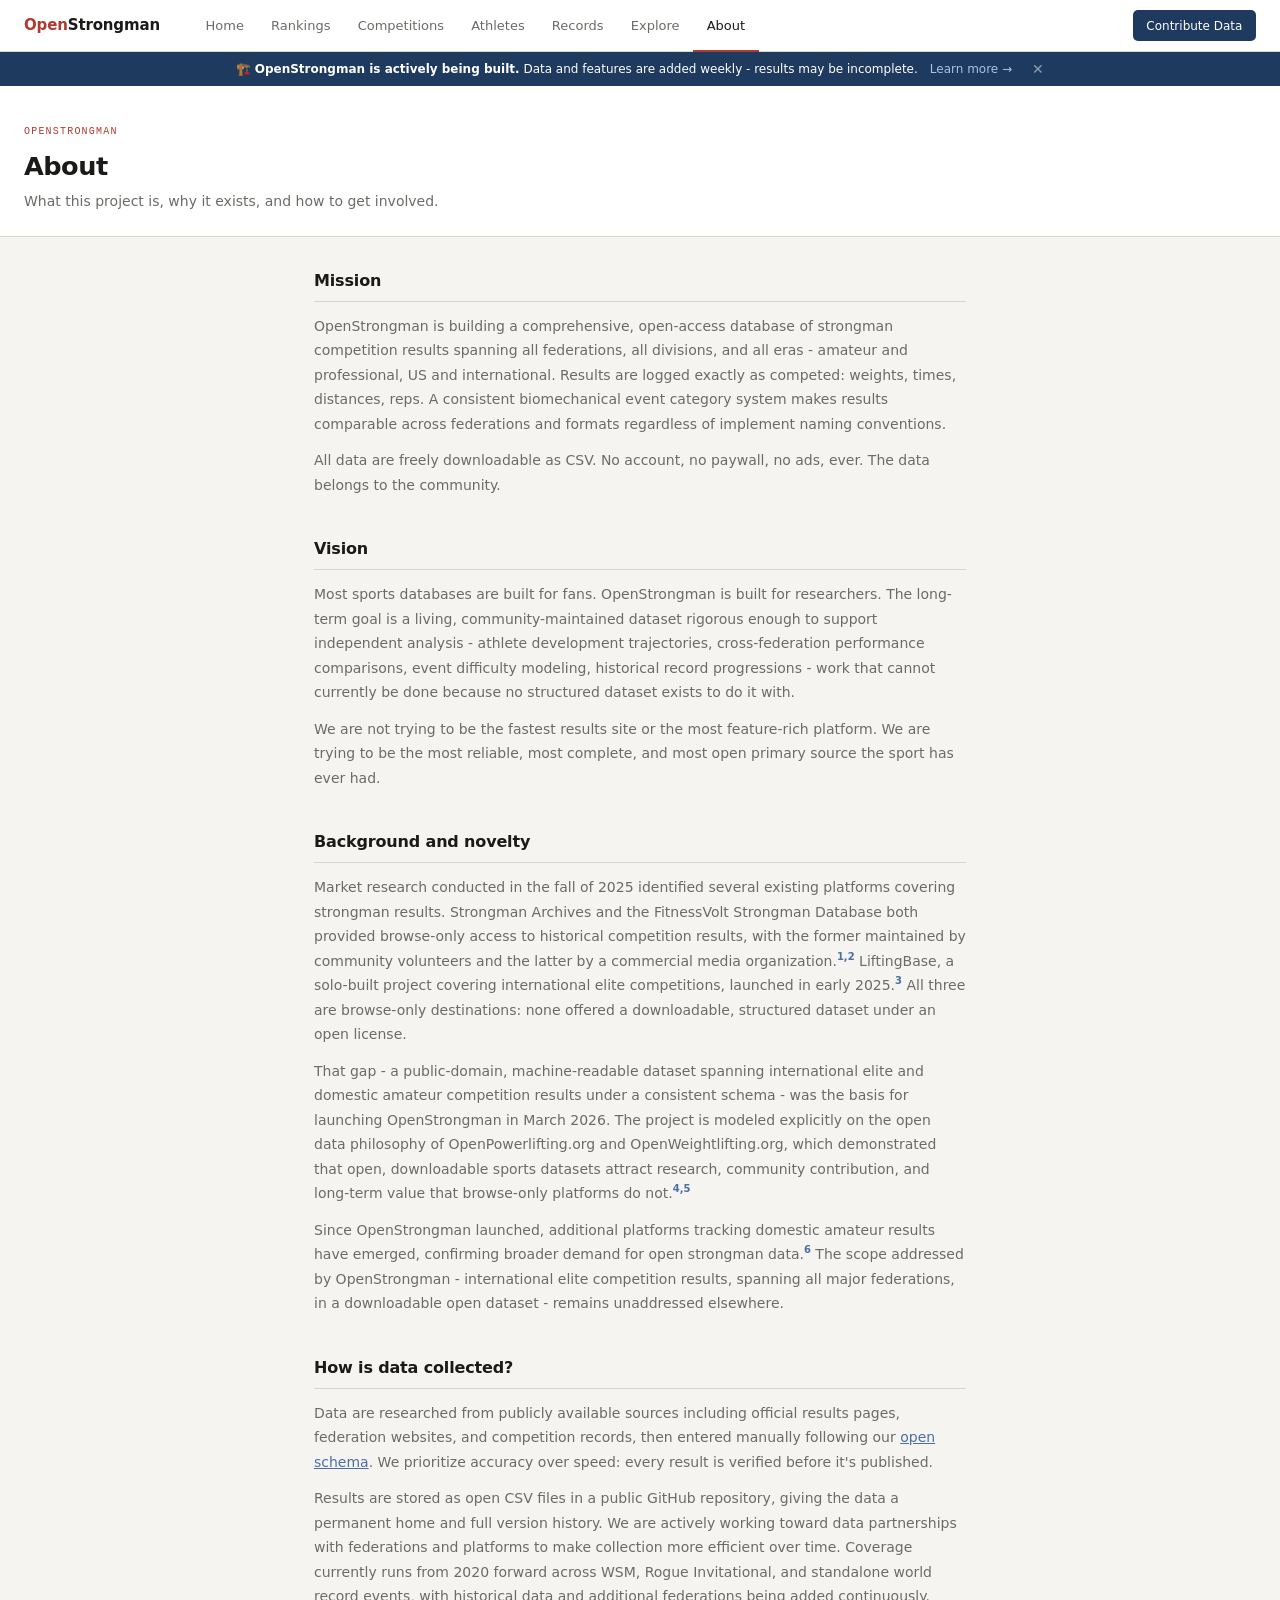
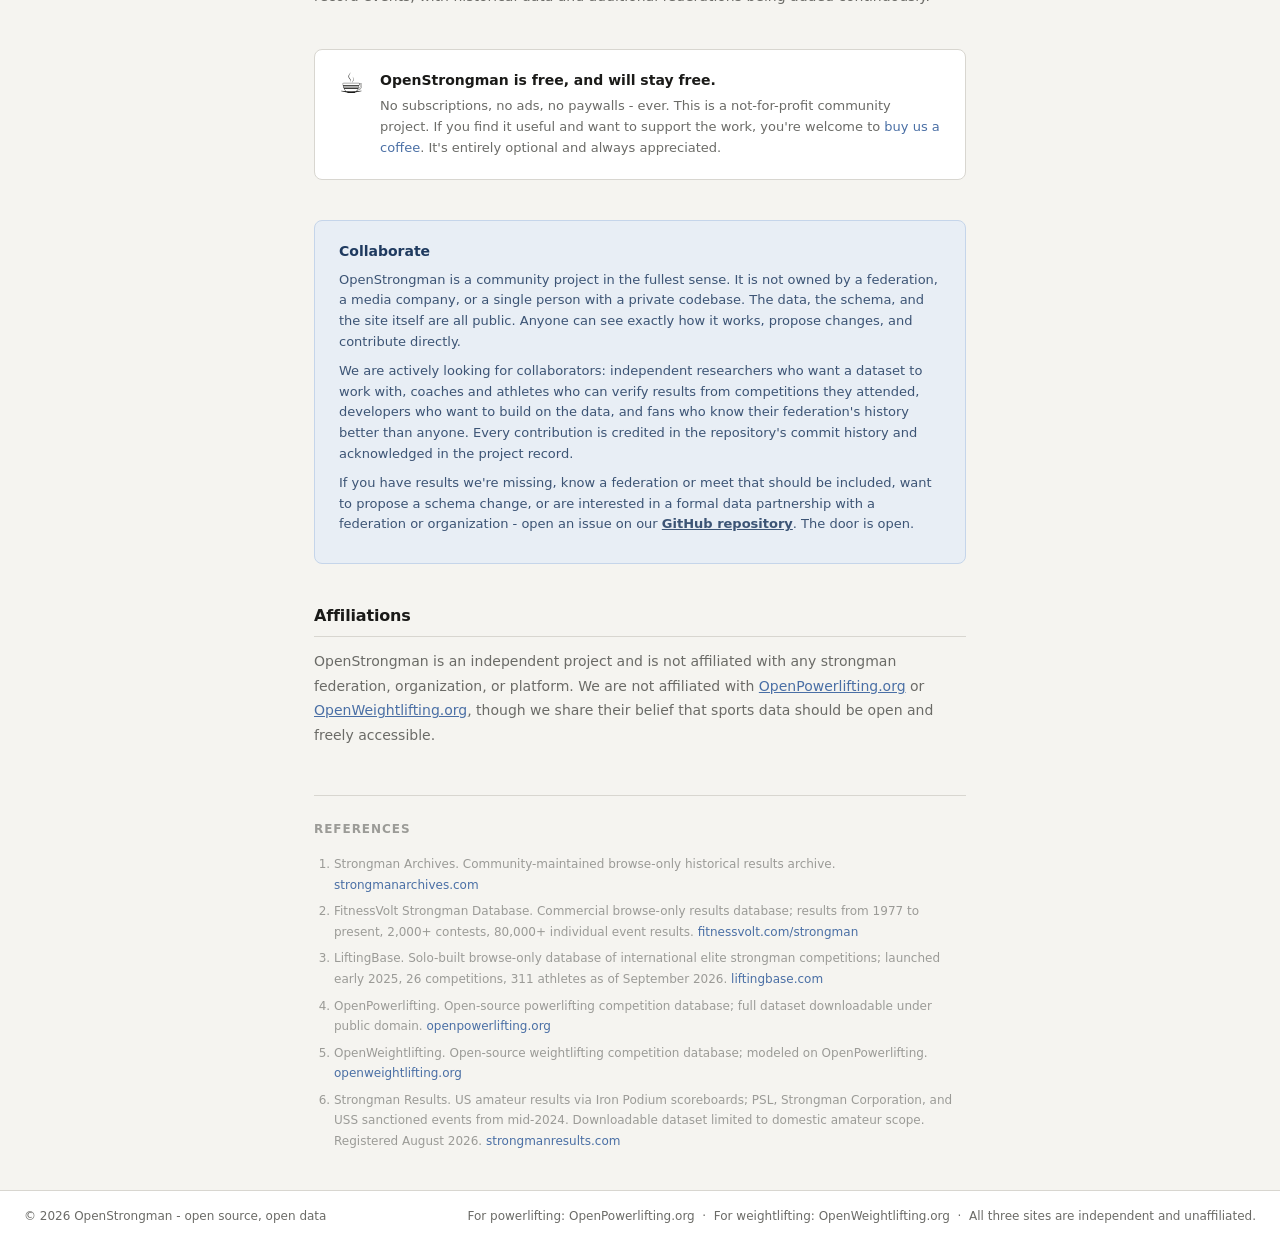
==== commit bba41796: "Add 'Explore' link to navigation menu" ====
--- a/about.html
+++ b/about.html
@@ -137,6 +137,7 @@
     <li><a href="meets.html">Competitions</a></li>
     <li><a href="athletes.html">Athletes</a></li>
     <li><a href="records.html">Records</a></li>
+    <li><a href="explore.html">Explore</a></li>
     <li><a href="about.html" class="active">About</a></li>
   </ul>
   <div class="nav-right">
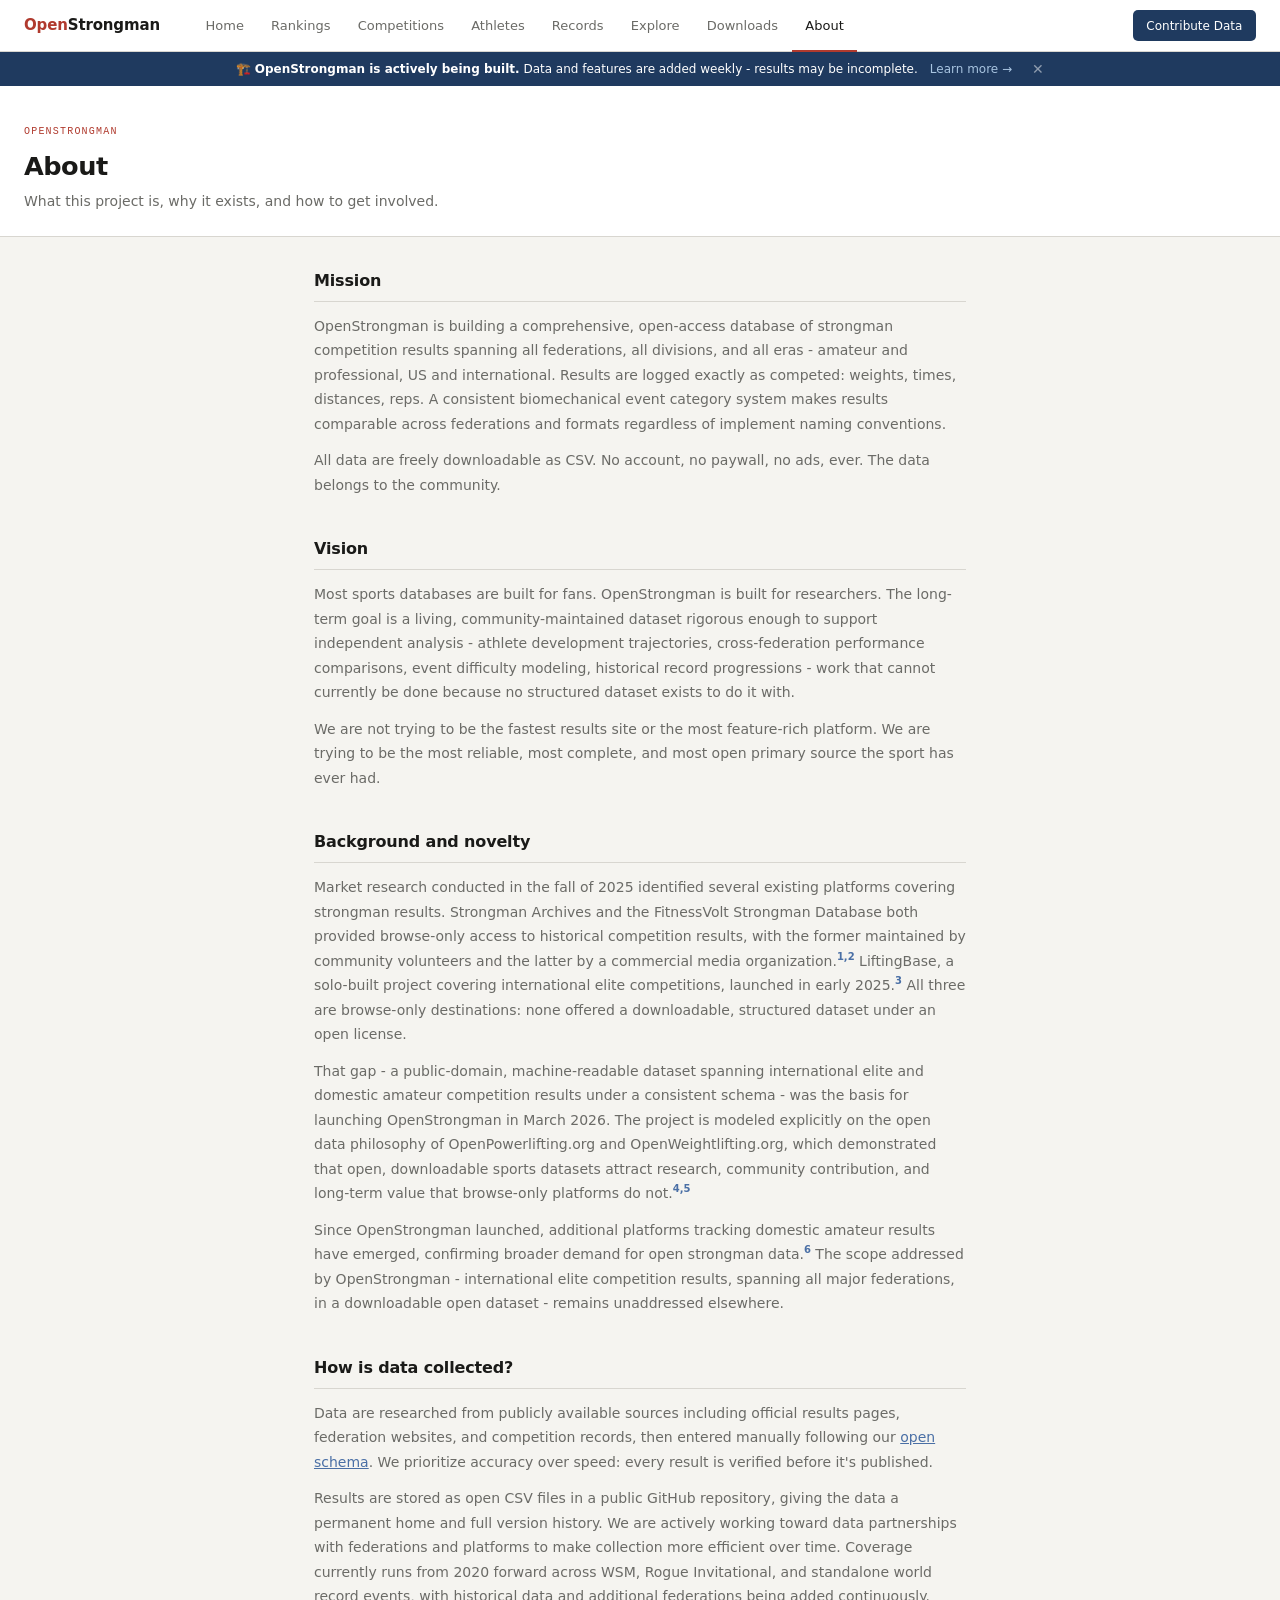
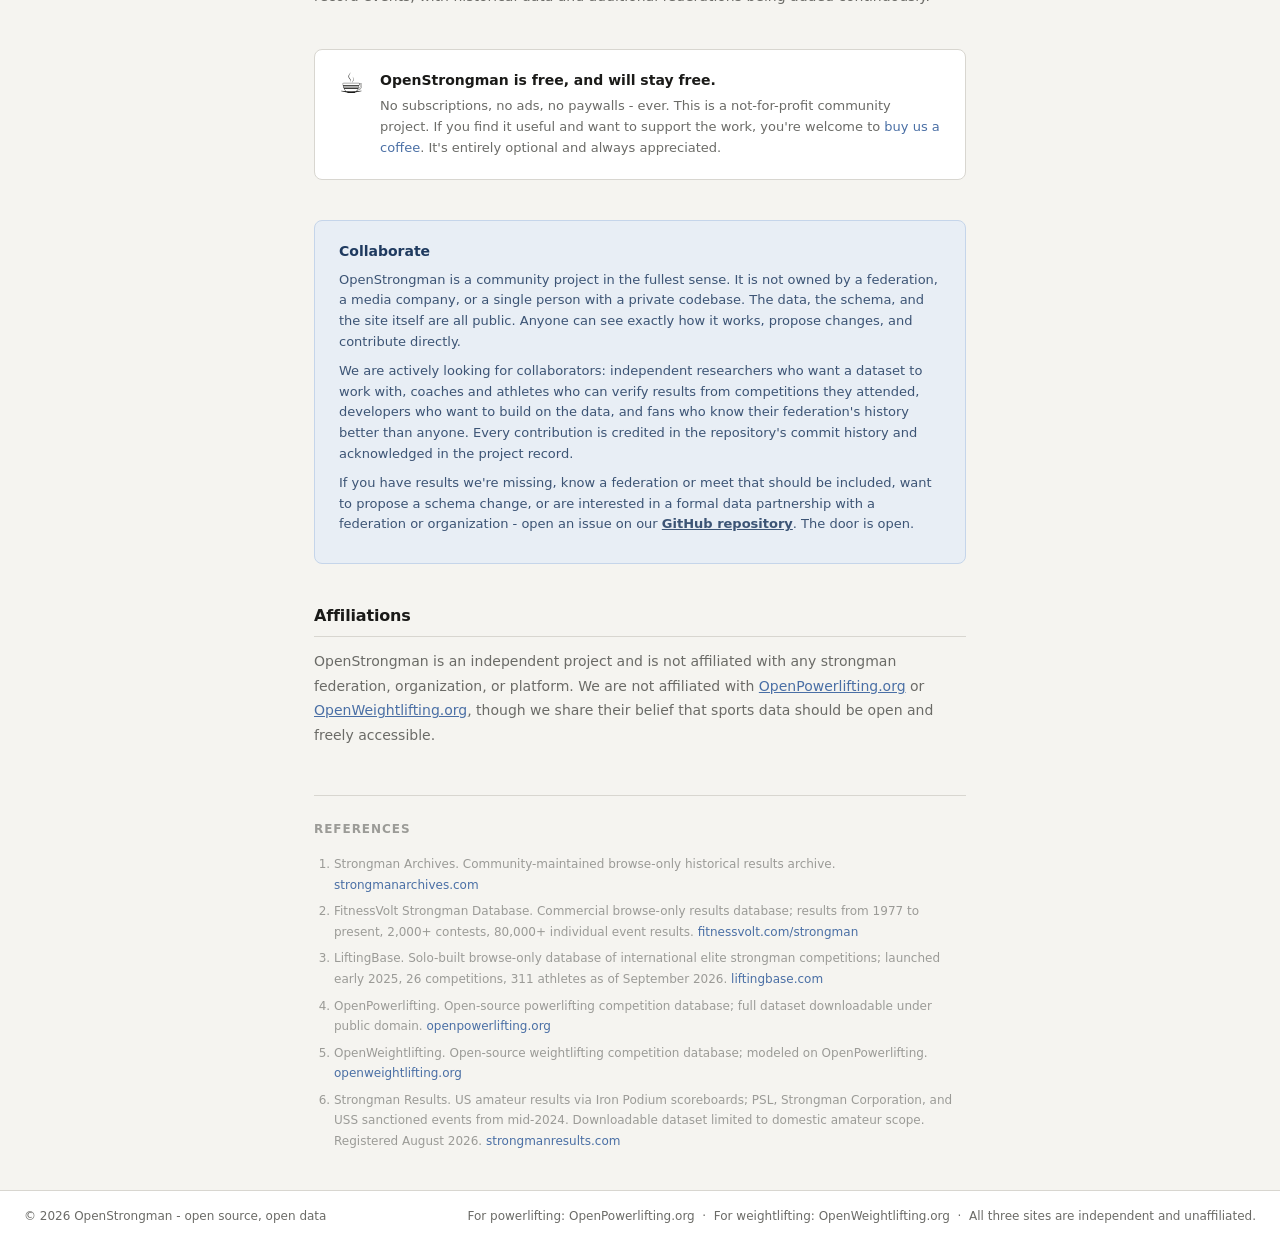
==== commit 77a940a8: "Add Downloads link to navigation in about.html" ====
--- a/about.html
+++ b/about.html
@@ -138,6 +138,7 @@
     <li><a href="athletes.html">Athletes</a></li>
     <li><a href="records.html">Records</a></li>
     <li><a href="explore.html">Explore</a></li>
+    <li><a href="downloads.html">Downloads</a></li>
     <li><a href="about.html" class="active">About</a></li>
   </ul>
   <div class="nav-right">
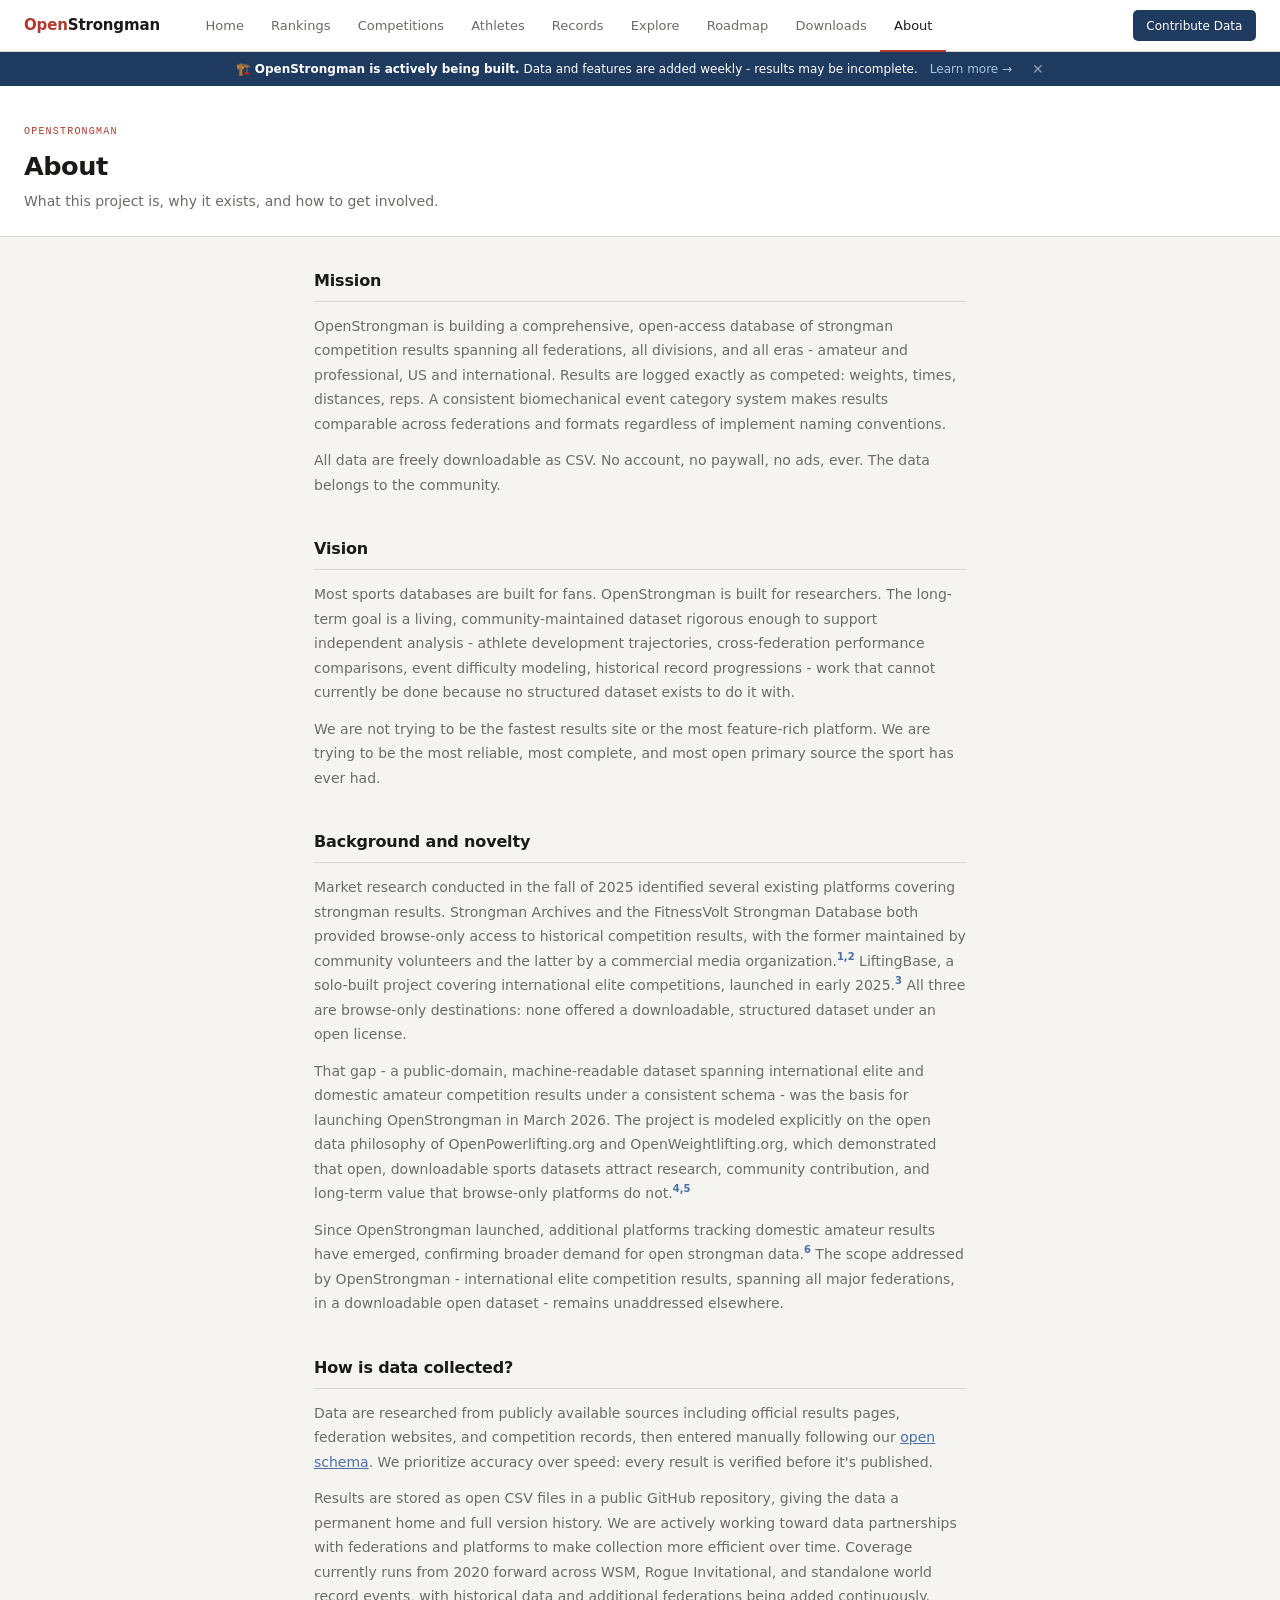
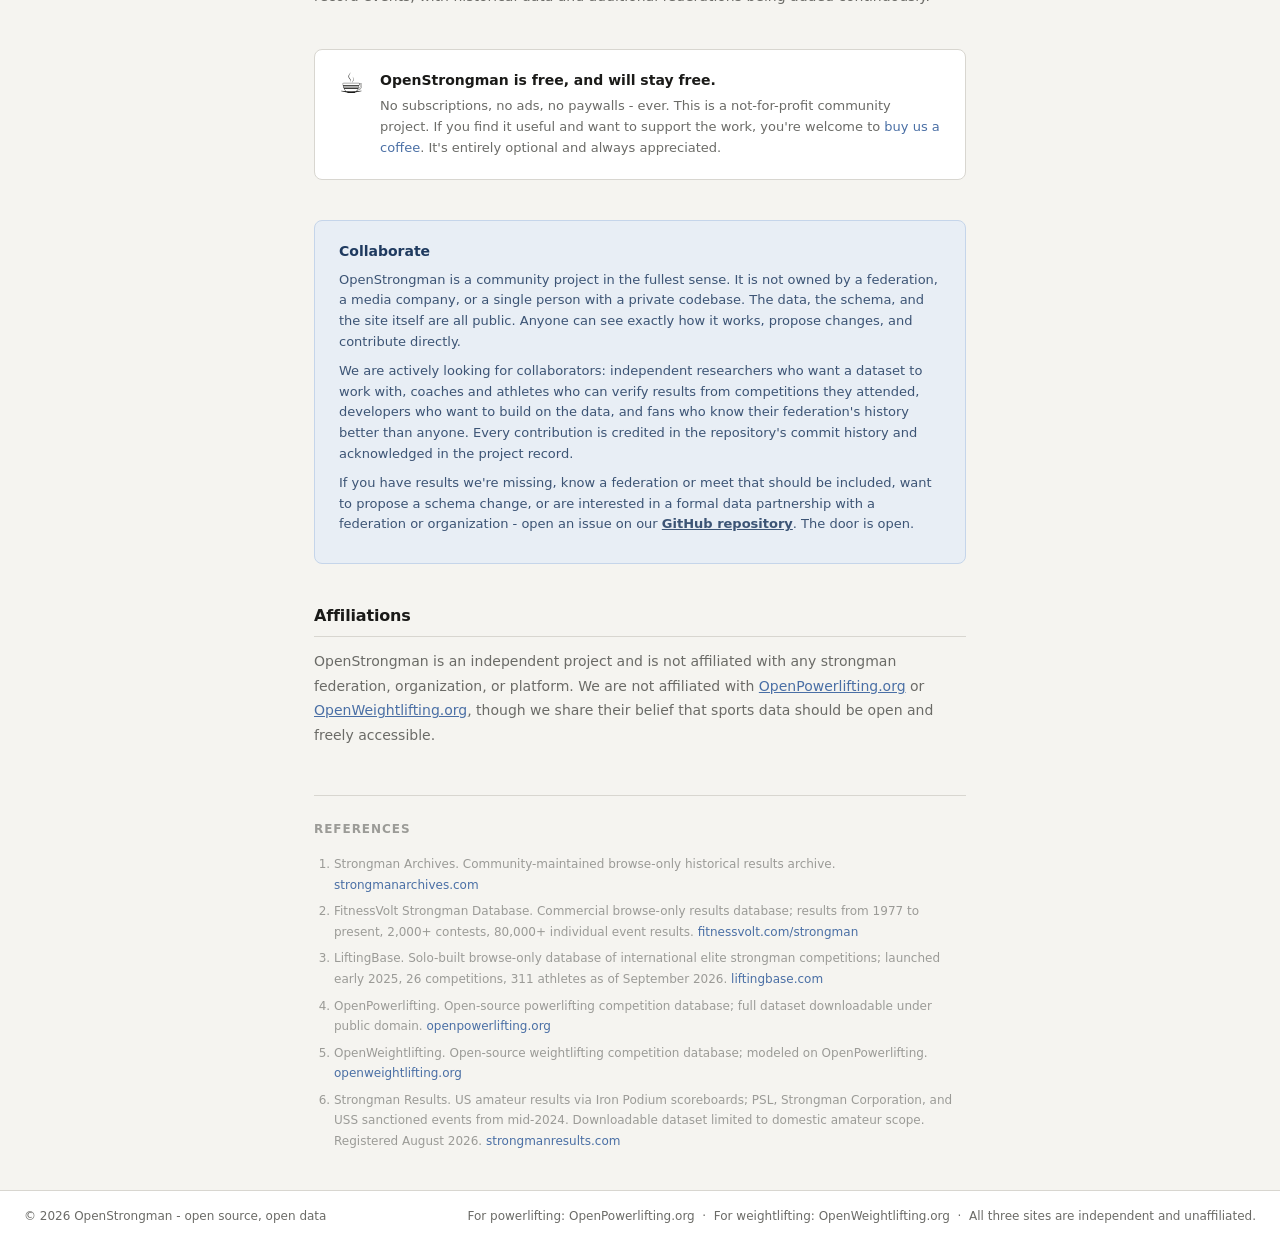
==== commit 7eff2b38: "Add 'Roadmap' link to navigation in about.html" ====
--- a/about.html
+++ b/about.html
@@ -138,6 +138,7 @@
     <li><a href="athletes.html">Athletes</a></li>
     <li><a href="records.html">Records</a></li>
     <li><a href="explore.html">Explore</a></li>
+    <li><a href="roadmap.html">Roadmap</a></li>
     <li><a href="downloads.html">Downloads</a></li>
     <li><a href="about.html" class="active">About</a></li>
   </ul>
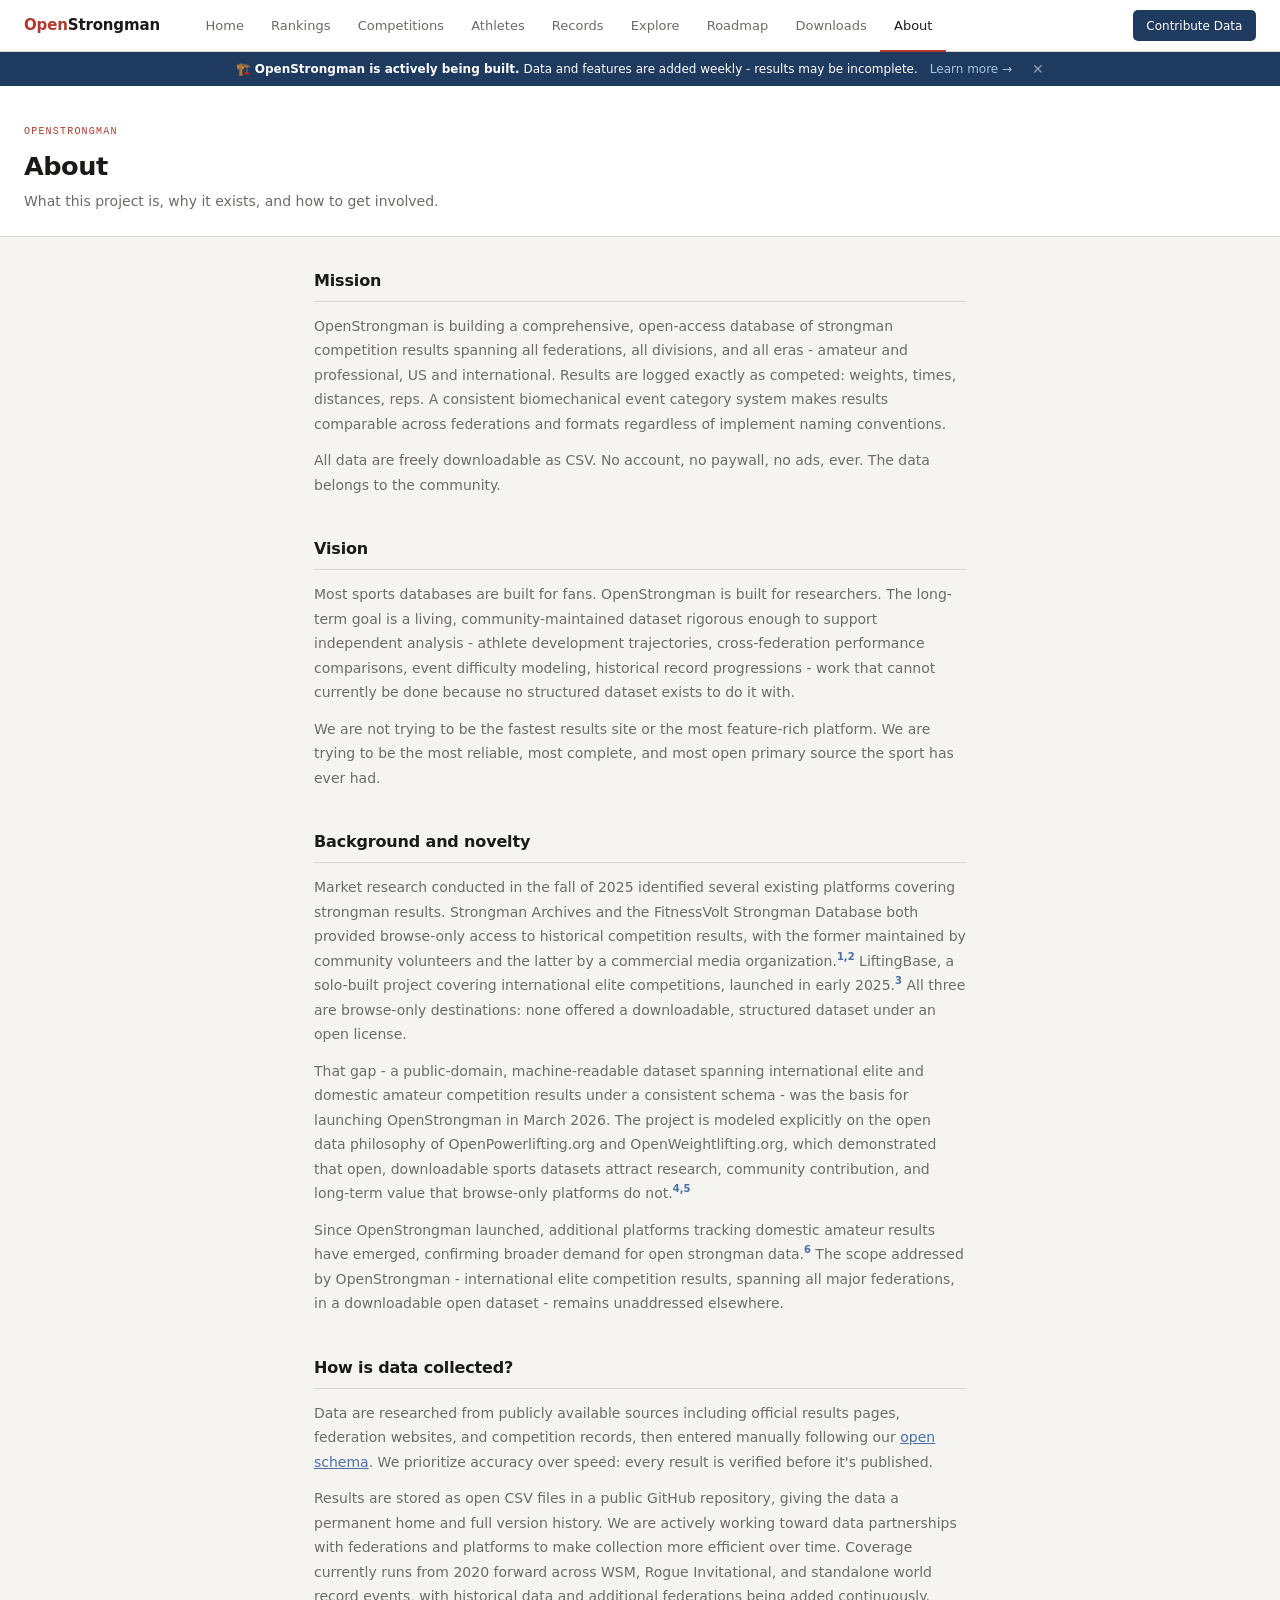
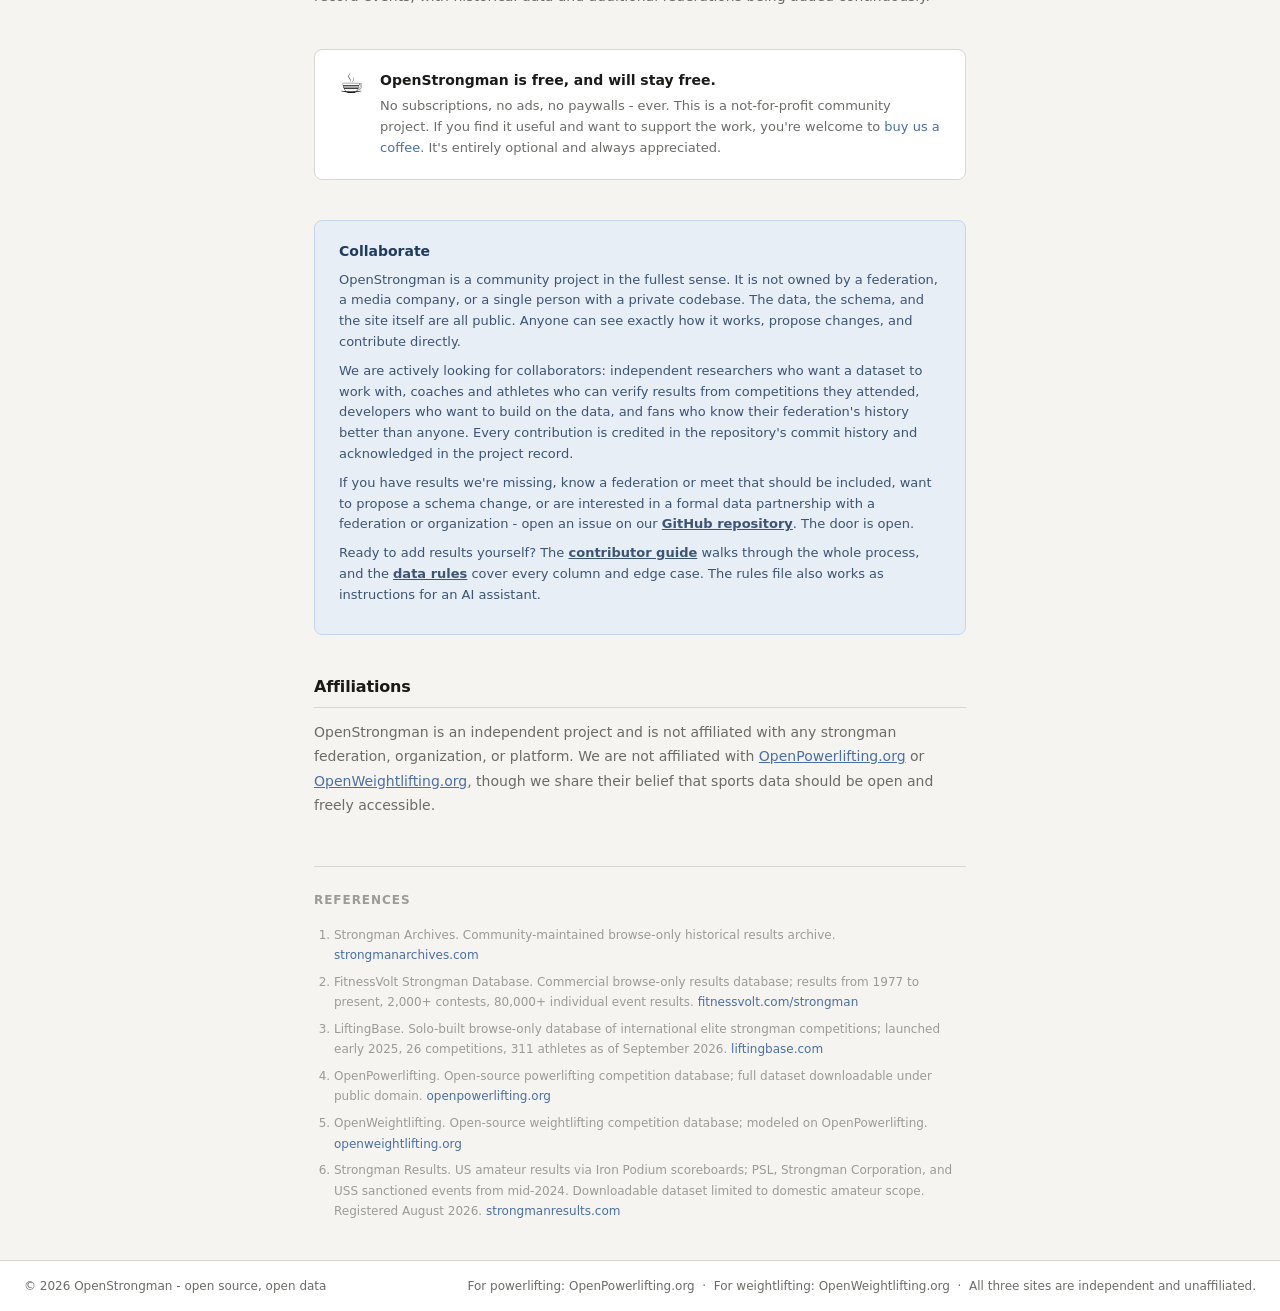
==== commit 10b5f428: "Add files via upload" ====
--- a/about.html
+++ b/about.html
@@ -5,6 +5,13 @@
 <meta name="viewport" content="width=device-width, initial-scale=1.0">
 <title>OpenStrongman - About</title>
 <meta name="description" content="What OpenStrongman is, how we collect data, and how to contribute.">
+<link rel="canonical" href="https://openstrongman.org/about.html">
+<meta property="og:type" content="website">
+<meta property="og:site_name" content="OpenStrongman">
+<meta property="og:title" content="OpenStrongman - About">
+<meta property="og:description" content="What OpenStrongman is, how we collect data, and how to contribute.">
+<meta property="og:url" content="https://openstrongman.org/about.html">
+<meta name="twitter:card" content="summary">
 <link rel="stylesheet" href="style.css">
 <style>
   .about-body { max-width: 700px; margin: 0 auto; padding: 2rem 1.5rem; }
@@ -227,6 +234,9 @@
       <p>
         If you have results we're missing, know a federation or meet that should be included, want to propose a schema change, or are interested in a formal data partnership with a federation or organization - open an issue on our <a href="https://github.com/campoheidi-oss/openstrongman.org" target="_blank" rel="noopener">GitHub repository</a>. The door is open.
       </p>
+      <p>
+        Ready to add results yourself? The <a href="https://github.com/campoheidi-oss/openstrongman.org/blob/main/CONTRIBUTING.md" target="_blank" rel="noopener">contributor guide</a> walks through the whole process, and the <a href="https://github.com/campoheidi-oss/openstrongman.org/blob/main/data/DATA-RULES.md" target="_blank" rel="noopener">data rules</a> cover every column and edge case. The rules file also works as instructions for an AI assistant.
+      </p>
     </div>
 
     <div class="about-section">
